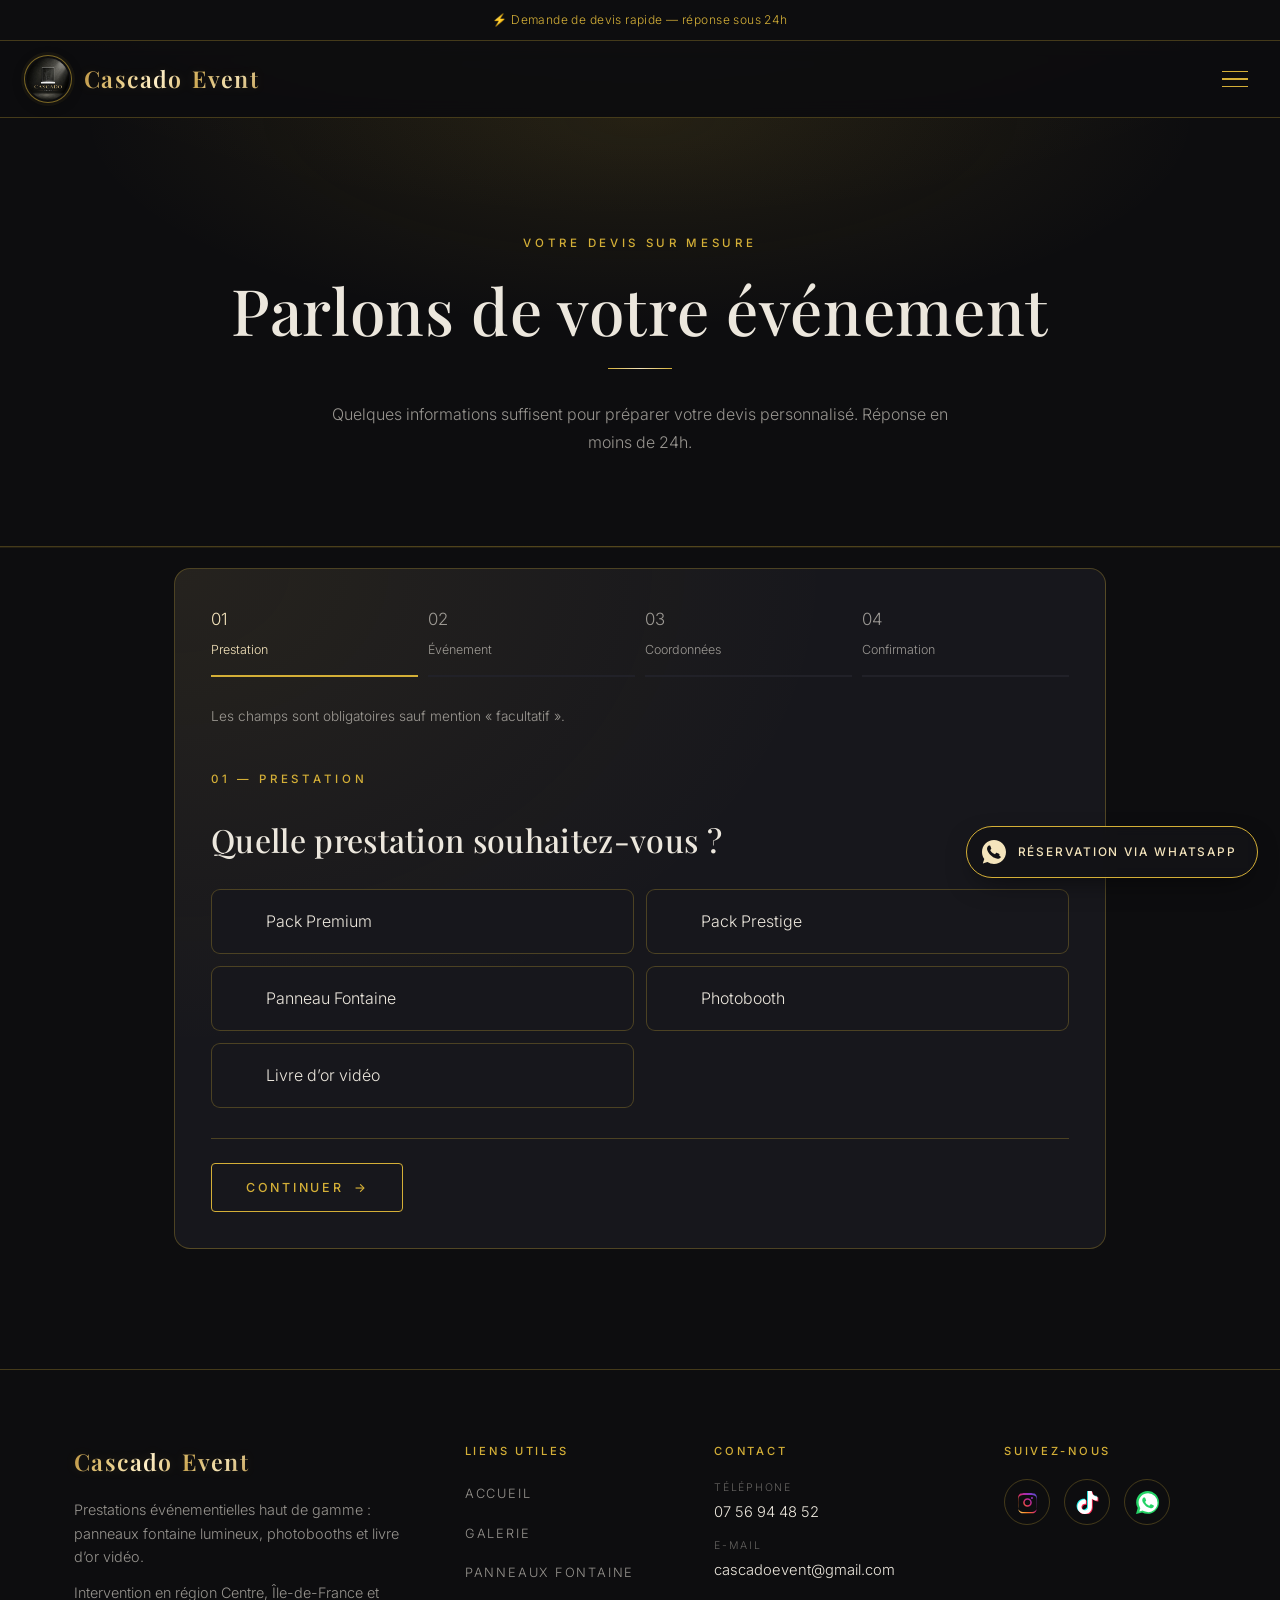
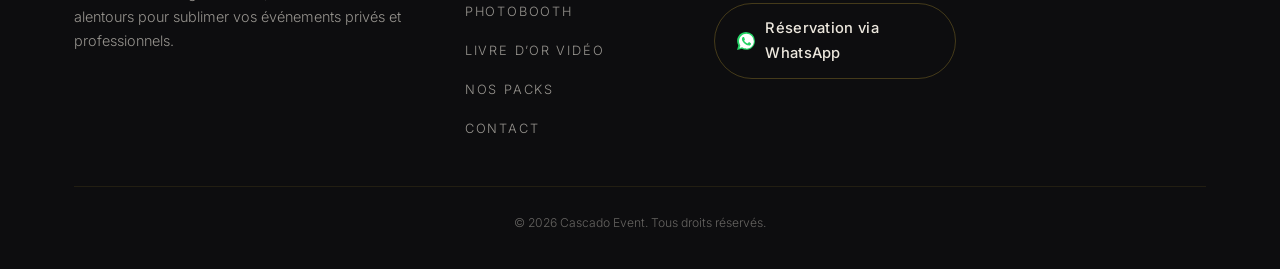
==== contact/index.html @ 2024da0d "te" ====
<!DOCTYPE html>
<!--
  ============================================================
  Cascado Event — PAGE CONTACT (contact/index.html)
  ------------------------------------------------------------
  Formulaire de devis (formule, nom, contact, date, message)
  + coordonnées.
  Les demandes sont envoyées à cascadoevent@gmail.com via FormSubmit.
  Activez la réception avec le lien reçu lors du premier envoi.
  ============================================================
-->
<html lang="fr">
<head>
  <meta charset="UTF-8" />
  <meta property="og:site_name" content="Cascado Event" />
  <link rel="icon" type="image/svg+xml" sizes="any" href="/images/favicon.svg" />
  <meta name="viewport" content="width=device-width, initial-scale=1.0" />

  <title>Contact — Cascado Event</title>
  <meta name="description" content="Contactez Cascado Event pour votre mariage, anniversaire ou soirée d'entreprise. Devis personnalisé sous 24 h." />

  <link rel="preconnect" href="https://fonts.googleapis.com" />
  <link rel="preconnect" href="https://fonts.gstatic.com" crossorigin />
  <link
    href="https://fonts.googleapis.com/css2?family=Inter:wght@300;400;500&family=Playfair+Display:wght@400;500;600;700&display=swap"
    rel="stylesheet"
  />
  <link rel="stylesheet" href="/style.css" />
  <link rel="stylesheet" href="/contact/devis.css" />

  <!-- Affichage garanti même si le JavaScript est désactivé -->
  <noscript>
    <style>.reveal { opacity: 1 !important; transform: none !important; } .devis-envoyer { display: none !important; }</style>
  </noscript>
</head>

<body>

  <!-- EN-TÊTE COMMUN (classe "actif" sur Contact) -->
  <aside class="annonce-barre" aria-label="Les informations Cascado Event">
    <div class="annonce-contenu">
      <div class="annonce-messages" aria-live="off">
        <a class="annonce-message est-visible" href="/contact">⚡ Demande de devis rapide — réponse sous 24h</a>
        <p class="annonce-message" aria-hidden="true" inert>📍 Île-de-France, Centre-Val de Loire &amp; alentours</p>
        <p class="annonce-message" aria-hidden="true" inert>📅 Votre date est unique — pensez à la réserver à l’avance</p>
      </div>
    </div>
  </aside>

  <header class="site-header">
    <div class="conteneur header-contenu">
      <a href="/" class="logo"><img class="header-logo-image" src="/images/logo.jpeg" alt="" width="44" height="44" /><span><span class="texte-or">Cascado</span> Event</span></a>
      <button class="menu-burger" id="menu-burger" aria-label="Ouvrir le menu" aria-expanded="false" aria-controls="menu-nav">
        <span></span><span></span><span></span>
      </button>
      <nav class="menu-nav" id="menu-nav">
        <ul>
          <li><a href="/">Accueil</a></li>
          <li><a href="/panneaux">Panneaux Fontaine</a></li>
          <li><a href="/photobooth">Photobooth</a></li>
          <li><a href="/livre-or-video">Livre d’or vidéo</a></li>
          <li><a href="/packs">Nos Packs</a></li>
          <li><a href="/contact" class="actif">Contact</a></li>
          <li><a href="/galerie">Galerie</a></li>
        </ul>
      </nav>
    </div>
  </header>


  <main class="devis-page">
    <section class="page-entete"><div class="conteneur"><span class="surtitre">Votre devis sur mesure</span><h1>Parlons de votre événement</h1><hr class="filet centre" /><p>Quelques informations suffisent pour préparer votre devis personnalisé. Réponse en moins de 24h.</p></div></section>
    <section class="section devis-section"><div class="conteneur devis-layout">
      <form id="configurateur-devis" action="https://formsubmit.co/ajax/cascadoevent@gmail.com" method="POST">
        <ol class="devis-progression" aria-label="Étapes de votre demande" hidden>
          <li aria-current="step"><span>01</span>Prestation</li><li><span>02</span>Événement</li><li><span>03</span>Coordonnées</li><li><span>04</span>Confirmation</li>
        </ol>
        <p class="devis-aide">Les champs sont obligatoires sauf mention « facultatif ».</p>
        <section class="devis-etape" data-step="0" aria-labelledby="titre-prestation">
          <span class="surtitre">01 — Votre prestation</span><h2 id="titre-prestation" tabindex="-1">Quelle prestation souhaitez-vous ?</h2>
          <fieldset class="devis-groupe"><legend class="visually-hidden">Choisissez votre prestation</legend>
<div class="devis-choix"><label class="devis-carte"><input type="radio" name="formule" value="Pack Premium" aria-describedby="erreur-formule" /><span>Pack Premium</span></label><label class="devis-carte"><input type="radio" name="formule" value="Pack Prestige" aria-describedby="erreur-formule" /><span>Pack Prestige</span></label><label class="devis-carte"><input type="radio" name="formule" value="Panneau Fontaine" aria-describedby="erreur-formule" /><span>Panneau Fontaine</span></label><label class="devis-carte"><input type="radio" name="formule" value="Photobooth" aria-describedby="erreur-formule" /><span>Photobooth</span></label><label class="devis-carte"><input type="radio" name="formule" value="Livre d’or vidéo" aria-describedby="erreur-formule" /><span>Livre d’or vidéo</span></label></div><p class="devis-erreur" id="erreur-formule" aria-live="polite"></p></fieldset>
          <fieldset class="devis-condition" id="option-premium" hidden disabled><legend>Choisissez 2 prestations parmi 3 :</legend><p class="devis-aide">2 prestations au choix parmi 3</p>
<div class="devis-choix"><label class="devis-carte"><input type="checkbox" name="prestations_premium" value="Panneau Fontaine" aria-describedby="erreur-prestations_premium" /><span>Panneau Fontaine</span></label><label class="devis-carte"><input type="checkbox" name="prestations_premium" value="Photobooth" aria-describedby="erreur-prestations_premium" /><span>Photobooth</span></label><label class="devis-carte"><input type="checkbox" name="prestations_premium" value="Livre d’or vidéo" aria-describedby="erreur-prestations_premium" /><span>Livre d’or vidéo</span></label></div><p class="devis-erreur" id="erreur-prestations_premium" aria-live="polite"></p><p id="premium-compteur" class="devis-aide" role="status">0 / 2 prestations sélectionnées</p></fieldset>
          <div class="devis-condition" id="option-prestige" hidden><h3>Toutes les prestations incluses + 1 avantage offert</h3><ul class="devis-inclus"><li>Panneau Fontaine</li><li>Photobooth</li><li>Livre d’or vidéo</li></ul></div>
        </section>
<section class="devis-etape" data-step="panneau" data-label="Choisissez votre modèle de panneau" aria-labelledby="titre-panneau" hidden><span class="surtitre">Votre sélection</span><h2 id="titre-panneau" tabindex="-1">Choisissez votre modèle de panneau</h2><fieldset class="devis-groupe"><legend class="visually-hidden">Choisissez votre modèle de panneau</legend><div class="devis-choix devis-modeles">
<label class="devis-carte devis-modele"><input type="radio" name="modele_panneau" value="Panneau Angle Droit" aria-describedby="erreur-modele_panneau" /><img src="/images/panneau-1.jpg" alt="" decoding="async" loading="lazy" /><span>Panneau Angle Droit</span></label>
<label class="devis-carte devis-modele"><input type="radio" name="modele_panneau" value="Panneau Arche" aria-describedby="erreur-modele_panneau" /><img src="/images/panneau-1.2.jpg" alt="" decoding="async" loading="lazy" /><span>Panneau Arche</span></label>
<label class="devis-carte devis-modele"><input type="radio" name="modele_panneau" value="Panneau Flouté" aria-describedby="erreur-modele_panneau" /><img src="/images/panneau-2.jpg" alt="" decoding="async" loading="lazy" /><span>Panneau Flouté</span></label>
<label class="devis-carte devis-modele"><input type="radio" name="modele_panneau" value="Mini Panneau" aria-describedby="erreur-modele_panneau" /><img src="/images/panneau-3.jpg" alt="" decoding="async" loading="lazy" /><span>Mini Panneau</span></label>
</div><p class="devis-erreur" id="erreur-modele_panneau" aria-live="polite"></p></fieldset></section>
<section class="devis-etape" data-step="photobooth" data-label="Choisissez votre modèle de photobooth" aria-labelledby="titre-photobooth" hidden><span class="surtitre">Votre sélection</span><h2 id="titre-photobooth" tabindex="-1">Choisissez votre modèle de photobooth</h2><fieldset class="devis-groupe"><legend class="visually-hidden">Choisissez votre modèle de photobooth</legend><div class="devis-choix devis-modeles">
<label class="devis-carte devis-modele"><input type="radio" name="modele_photobooth" value="Photobooth Classique" aria-describedby="erreur-modele_photobooth" /><img src="/images/photobooth-1.jpg" alt="" decoding="async" loading="lazy" /><span>Photobooth Classique</span></label>
<label class="devis-carte devis-modele"><input type="radio" name="modele_photobooth" value="Photobooth Miroir" aria-describedby="erreur-modele_photobooth" /><img src="/images/photobooth%20miroir.jpg" alt="" decoding="async" loading="lazy" /><span>Photobooth Miroir</span></label>
</div><p class="devis-erreur" id="erreur-modele_photobooth" aria-live="polite"></p></fieldset></section>
<section class="devis-etape" data-step="livre" aria-labelledby="titre-livre" hidden><span class="surtitre">Votre sélection</span><h2 id="titre-livre" tabindex="-1">Choisissez votre livre d’or vidéo</h2><fieldset class="devis-groupe"><legend class="visually-hidden">Choisissez votre livre d’or vidéo</legend><div class="devis-choix devis-modeles">
<label class="devis-carte devis-modele"><input type="radio" name="modele_livre" value="Livre d’or vidéo 1" data-modele="livre-or-video-1" aria-describedby="erreur-modele_livre" /><img src="/images/livredor-2.jpg" alt="" decoding="async" loading="lazy" /><span>Livre d’or vidéo 1</span></label>
</div><p class="devis-erreur" id="erreur-modele_livre" aria-live="polite"></p></fieldset></section>
<section class="devis-etape" data-step="floral" aria-labelledby="titre-floral" hidden><span class="surtitre">Votre option</span><h2 id="titre-floral" tabindex="-1">Souhaitez-vous ajouter un mur floral ?</h2><figure class="devis-floral-photo"><img src="/images/mur%20floral.jpg" alt="" loading="lazy" decoding="async" /><figcaption>Mur floral</figcaption></figure><p class="devis-aide">Disponible en supplément.</p><fieldset class="devis-groupe"><legend class="visually-hidden">Ajouter un mur floral</legend><div class="devis-choix"><label class="devis-carte"><input type="radio" name="mur_floral" value="Oui" aria-describedby="erreur-mur_floral" /><span>Oui</span></label><label class="devis-carte"><input type="radio" name="mur_floral" value="Non" aria-describedby="erreur-mur_floral" /><span>Non</span></label></div><p class="devis-erreur" id="erreur-mur_floral" aria-live="polite"></p></fieldset></section>
<section class="devis-etape" data-step="avantage" data-label="Choisissez votre avantage offert" aria-labelledby="titre-avantage" hidden><span class="surtitre">Votre sélection</span><h2 id="titre-avantage" tabindex="-1">Choisissez votre avantage offert</h2><fieldset class="devis-groupe"><legend class="visually-hidden">Choisissez votre avantage offert</legend><div class="devis-choix devis-modeles">
<label class="devis-carte devis-modele"><input type="radio" name="avantage_offert" value="Mur floral offert" aria-describedby="erreur-avantage_offert" /><img src="/images/mur%20floral.jpg" alt="" decoding="async" loading="lazy" /><span>Mur floral offert</span></label>
<label class="devis-carte devis-modele"><input type="radio" name="avantage_offert" value="Mini-cascade offerte" aria-describedby="erreur-avantage_offert" /><img src="/images/panneau-3.jpg" alt="" decoding="async" loading="lazy" /><span>Mini-cascade offerte</span></label>
</div><p class="devis-erreur" id="erreur-avantage_offert" aria-live="polite"></p></fieldset></section>
        <section class="devis-etape" data-step="1" aria-labelledby="titre-evenement"><span class="surtitre">02 — Votre événement</span><h2 id="titre-evenement" tabindex="-1">Le cadre de vos souvenirs</h2>
          <div class="devis-champ"><label for="ville">Ville de l’événement</label><input id="ville" name="ville" placeholder="Ex. Orléans" required autocomplete="off" aria-describedby="erreur-ville" /><p id="erreur-ville" class="devis-erreur" aria-live="polite"></p></div>
<div class="devis-champ"><label for="lieu">Lieu / salle de réception (facultatif)</label><input id="lieu" name="lieu" type="text" placeholder="Nom du domaine, château, salle ou adresse"   aria-describedby="erreur-lieu" /><p class="devis-erreur" id="erreur-lieu" aria-live="polite"></p></div><div class="devis-ligne"><div class="devis-champ"><label for="date_evenement">Date de l’événement</label><input id="date_evenement" name="date_evenement" type="date" placeholder="" required lang="fr" aria-describedby="erreur-date_evenement" /><p class="devis-erreur" id="erreur-date_evenement" aria-live="polite"></p></div><div class="devis-champ"><label for="invites">Nombre d’invités</label><select id="invites" name="invites" required aria-describedby="erreur-invites"><option value="">Choisissez une tranche</option><option>Moins de 50</option><option>50 à 100</option><option>100 à 150</option><option>150 à 250</option><option>250 à 400</option><option>Plus de 400</option></select><p id="erreur-invites" class="devis-erreur" aria-live="polite"></p></div></div>
          <div class="devis-champ"><label for="message">Informations complémentaires (facultatif)</label><textarea id="message" name="message" placeholder="Horaires, type d’événement, thème, demandes particulières…" rows="4"></textarea></div>
        </section>
        <section class="devis-etape" data-step="2" aria-labelledby="titre-coordonnees"><span class="surtitre">03 — Vos coordonnées</span><h2 id="titre-coordonnees" tabindex="-1">Comment vous recontacter ?</h2><div class="devis-ligne">
<div class="devis-champ"><label for="prenom">Prénom</label><input id="prenom" name="prenom" type="text" placeholder="Votre prénom" required autocomplete="given-name" aria-describedby="erreur-prenom" /><p class="devis-erreur" id="erreur-prenom" aria-live="polite"></p></div><div class="devis-champ"><label for="nom">Nom</label><input id="nom" name="nom" type="text" placeholder="Votre nom" required autocomplete="family-name" aria-describedby="erreur-nom" /><p class="devis-erreur" id="erreur-nom" aria-live="polite"></p></div></div><div class="devis-champ"><label for="telephone">Numéro de téléphone</label><input id="telephone" name="telephone" type="tel" placeholder="06 12 34 56 78" required autocomplete="tel" aria-describedby="erreur-telephone" /><p class="devis-erreur" id="erreur-telephone" aria-live="polite"></p></div><div class="devis-champ"><label for="email">Adresse e-mail (facultatif)</label><input id="email" name="email" type="email" placeholder="votre@email.com"  autocomplete="email" aria-describedby="erreur-email" /><p class="devis-erreur" id="erreur-email" aria-live="polite"></p></div></section>
        <section class="devis-etape" data-step="3" aria-labelledby="titre-confirmation"><span class="surtitre">04 — Votre demande</span><h2 id="titre-confirmation" tabindex="-1">Tout commence ici</h2><div class="devis-recap"><h3>Votre demande</h3><dl id="devis-resume" aria-live="polite"></dl></div><p class="devis-aide">Vous pouvez revenir aux étapes précédentes pour ajuster votre demande.</p><input type="hidden" name="_subject" value="Nouvelle demande de devis — Cascado Event" /><input type="hidden" name="recapitulatif" id="recapitulatif" /><input type="hidden" name="prestations_incluses" id="prestations_incluses" disabled /><button class="bouton devis-envoyer" type="submit">DEMANDER MON DEVIS</button><p class="devis-delai">Réponse en moins de 24h</p><div id="devis-retour" class="devis-retour" role="status" aria-live="polite" tabindex="-1"></div></section>
        <div class="devis-navigation" hidden><button type="button" class="devis-precedent">Retour</button><button type="button" class="bouton devis-suivant">Continuer <span aria-hidden="true">→</span></button></div>
        <noscript><p>Activez JavaScript pour configurer les options de votre prestation. Vous pouvez aussi nous joindre directement par téléphone ou WhatsApp.</p></noscript>
      </form>
    </div></section>
  </main>


  <!-- PIED DE PAGE COMMUN -->
  <footer class="site-footer">
    <div class="conteneur">
      <div class="footer-haut">

        <!-- Présentation -->
        <div class="footer-col footer-marque">
          <a href="/" class="logo"><span class="texte-or">Cascado</span> Event</a>
          <p>
            Prestations événementielles haut de gamme : panneaux fontaine
            lumineux, photobooths et livre d’or vidéo.
          </p>
          <p>
            Intervention en région Centre, Île-de-France et alentours pour
            sublimer vos événements privés et professionnels.
          </p>
        </div>

        <!-- Liens utiles -->
        <nav class="footer-col footer-nav" aria-label="Liens utiles">
          <span class="footer-titre">Liens utiles</span>
          <ul>
            <li><a href="/">Accueil</a></li>
            <li><a href="/galerie">Galerie</a></li>
            <li><a href="/panneaux">Panneaux Fontaine</a></li>
            <li><a href="/photobooth">Photobooth</a></li>
            <li><a href="/livre-or-video">Livre d’or vidéo</a></li>
            <li><a href="/packs">Nos Packs</a></li>
            <li><a href="/contact">Contact</a></li>
          </ul>
        </nav>

        <!-- Coordonnées -->
        <div class="footer-col footer-contact">
          <span class="footer-titre">Contact</span>
          <ul>
            <li>
              <span class="footer-label">Téléphone</span>
              <a href="tel:+33756944852">07&nbsp;56&nbsp;94&nbsp;48&nbsp;52</a>
            </li>
            <li>
              <span class="footer-label">E-mail</span>
              <a href="mailto:cascadoevent@gmail.com">cascadoevent@gmail.com</a>
            </li>
          </ul>
          <a
            class="footer-wa"
            href="https://wa.me/33756944852?text=Bonjour%20Cascado%20Event%2C%20je%20souhaite%20avoir%20un%20devis"
            target="_blank"
            rel="noopener noreferrer"
          >
            <svg class="footer-wa-ico" viewBox="0 0 24 24" aria-hidden="true" focusable="false">
              <path fill="#25D366" d="M.057 24l1.687-6.163a11.867 11.867 0 0 1-1.587-5.945C.16 5.335 5.495 0 12.05 0a11.817 11.817 0 0 1 8.413 3.488 11.824 11.824 0 0 1 3.48 8.414c-.003 6.557-5.338 11.892-11.893 11.892a11.9 11.9 0 0 1-5.688-1.448L.057 24z"/>
              <path fill="#FFFFFF" d="M12.05 21.785h-.004a9.87 9.87 0 0 1-4.71-1.2l-.339-.2-3.5.919.936-3.416-.221-.351a9.878 9.878 0 0 1-1.514-5.26c.002-5.45 4.437-9.884 9.889-9.884a9.821 9.821 0 0 1 6.994 2.898 9.822 9.822 0 0 1 2.895 6.994c-.003 5.45-4.437 9.885-9.887 9.885m5.426-7.403c-.297-.149-1.758-.868-2.031-.967-.272-.099-.47-.148-.669.149-.198.297-.767.967-.94 1.165-.173.198-.347.223-.644.074-.297-.149-1.255-.462-2.39-1.475-.883-.788-1.48-1.761-1.653-2.059-.173-.297-.019-.458.13-.606.134-.133.297-.347.446-.52.149-.174.198-.298.297-.497.099-.198.05-.371-.025-.52-.074-.149-.669-1.612-.916-2.207-.242-.579-.487-.5-.669-.51l-.57-.01c-.198 0-.52.074-.792.372-.272.297-1.04 1.016-1.04 2.479 0 1.462 1.065 2.875 1.213 3.074.149.198 2.096 3.2 5.077 4.487.71.306 1.263.489 1.694.626.712.226 1.36.194 1.872.118.571-.085 1.758-.719 2.006-1.413.248-.694.248-1.29.173-1.414-.074-.124-.272-.198-.57-.347"/>
            </svg>
            Réservation via WhatsApp
          </a>
        </div>

        <!-- Réseaux sociaux -->
        <div class="footer-col footer-social">
          <span class="footer-titre">Suivez-nous</span>
          <div class="footer-social-liens">

            <a class="footer-social-lien" href="https://www.instagram.com/cascadoevent/" target="_blank" rel="noopener noreferrer" aria-label="Instagram Cascado Event">
              <svg viewBox="0 0 24 24" aria-hidden="true" focusable="false">
                <defs>
                  <linearGradient id="footer-ig-grad" x1="0" y1="1" x2="1" y2="0">
                    <stop offset="0%" stop-color="#FEDA75"/>
                    <stop offset="25%" stop-color="#FA7E1E"/>
                    <stop offset="50%" stop-color="#D62976"/>
                    <stop offset="75%" stop-color="#962FBF"/>
                    <stop offset="100%" stop-color="#4F5BD5"/>
                  </linearGradient>
                </defs>
                <path fill="url(#footer-ig-grad)" d="M12 2.16c3.2 0 3.58.01 4.85.07 1.17.05 1.8.25 2.23.42.56.22.96.48 1.38.9.42.42.68.82.9 1.38.16.42.36 1.06.42 2.23.06 1.27.07 1.65.07 4.85s-.01 3.58-.07 4.85c-.06 1.17-.26 1.8-.42 2.23a3.7 3.7 0 0 1-.9 1.38 3.7 3.7 0 0 1-1.38.9c-.42.16-1.06.36-2.23.42-1.27.06-1.65.07-4.85.07s-3.58-.01-4.85-.07c-1.17-.06-1.8-.26-2.23-.42a3.7 3.7 0 0 1-1.38-.9 3.7 3.7 0 0 1-.9-1.38c-.16-.42-.36-1.06-.42-2.23C2.17 15.58 2.16 15.2 2.16 12s.01-3.58.07-4.85c.06-1.17.26-1.8.42-2.23.22-.56.48-.96.9-1.38.42-.42.82-.68 1.38-.9.42-.16 1.06-.36 2.23-.42C8.42 2.17 8.8 2.16 12 2.16zm0 1.98c-3.15 0-3.5.01-4.74.07-1.14.05-1.76.24-2.17.4-.55.21-.94.47-1.35.88-.41.41-.66.8-.88 1.35-.16.41-.35 1.03-.4 2.17-.06 1.24-.07 1.6-.07 4.72s.01 3.48.07 4.72c.05 1.14.24 1.76.4 2.17.22.55.47.94.88 1.35.41.41.8.66 1.35.88.41.16 1.03.35 2.17.4 1.24.06 1.6.07 4.74.07s3.5-.01 4.74-.07c1.14-.05 1.76-.24 2.17-.4.55-.22.94-.47 1.35-.88.41-.41.66-.8.88-1.35.16-.41.35-1.03.4-2.17.06-1.24.07-1.6.07-4.72s-.01-3.48-.07-4.72c-.05-1.14-.24-1.76-.4-2.17a3.64 3.64 0 0 0-.88-1.35 3.64 3.64 0 0 0-1.35-.88c-.41-.16-1.03-.35-2.17-.4-1.24-.06-1.6-.07-4.74-.07zm0 3.36a4.5 4.5 0 1 1 0 9 4.5 4.5 0 0 1 0-9zm0 7.42a2.92 2.92 0 1 0 0-5.84 2.92 2.92 0 0 0 0 5.84zm5.73-7.6a1.05 1.05 0 1 1-2.1 0 1.05 1.05 0 0 1 2.1 0z"/>
              </svg>
            </a>

            <a class="footer-social-lien" href="https://www.tiktok.com/@cascadoevent" target="_blank" rel="noopener noreferrer" aria-label="TikTok Cascado Event">
              <svg viewBox="0 0 24 24" aria-hidden="true" focusable="false">
                <path fill="#25F4EE" transform="translate(-0.9,-0.9)" d="M12.53 0h3.9c.09 1.53.63 3.09 1.75 4.17 1.12 1.11 2.7 1.62 4.24 1.79v4.03c-1.44-.05-2.89-.35-4.2-.97-.57-.26-1.1-.6-1.62-.94-.01 2.92.01 5.84-.02 8.75-.08 1.4-.54 2.79-1.35 3.94-1.31 1.92-3.58 3.17-5.91 3.21-1.43.08-2.86-.31-4.08-1.03-2.02-1.19-3.44-3.37-3.65-5.71-.02-.5-.03-1-.01-1.49.18-1.9 1.12-3.72 2.58-4.96 1.66-1.44 3.98-2.13 6.15-1.72.02 1.48-.04 2.96-.04 4.44-.99-.32-2.15-.23-3.02.37-.63.41-1.11 1.04-1.36 1.75-.21.51-.15 1.07-.14 1.61.24 1.64 1.82 3.02 3.5 2.87 1.12-.01 2.19-.66 2.77-1.61.19-.33.4-.67.41-1.06.1-1.79.06-3.57.07-5.36.01-4.03-.01-8.05.02-12.07z"/>
                <path fill="#FE2C55" transform="translate(0.9,0.9)" d="M12.53 0h3.9c.09 1.53.63 3.09 1.75 4.17 1.12 1.11 2.7 1.62 4.24 1.79v4.03c-1.44-.05-2.89-.35-4.2-.97-.57-.26-1.1-.6-1.62-.94-.01 2.92.01 5.84-.02 8.75-.08 1.4-.54 2.79-1.35 3.94-1.31 1.92-3.58 3.17-5.91 3.21-1.43.08-2.86-.31-4.08-1.03-2.02-1.19-3.44-3.37-3.65-5.71-.02-.5-.03-1-.01-1.49.18-1.9 1.12-3.72 2.58-4.96 1.66-1.44 3.98-2.13 6.15-1.72.02 1.48-.04 2.96-.04 4.44-.99-.32-2.15-.23-3.02.37-.63.41-1.11 1.04-1.36 1.75-.21.51-.15 1.07-.14 1.61.24 1.64 1.82 3.02 3.5 2.87 1.12-.01 2.19-.66 2.77-1.61.19-.33.4-.67.41-1.06.1-1.79.06-3.57.07-5.36.01-4.03-.01-8.05.02-12.07z"/>
                <path fill="#FFFFFF" d="M12.53 0h3.9c.09 1.53.63 3.09 1.75 4.17 1.12 1.11 2.7 1.62 4.24 1.79v4.03c-1.44-.05-2.89-.35-4.2-.97-.57-.26-1.1-.6-1.62-.94-.01 2.92.01 5.84-.02 8.75-.08 1.4-.54 2.79-1.35 3.94-1.31 1.92-3.58 3.17-5.91 3.21-1.43.08-2.86-.31-4.08-1.03-2.02-1.19-3.44-3.37-3.65-5.71-.02-.5-.03-1-.01-1.49.18-1.9 1.12-3.72 2.58-4.96 1.66-1.44 3.98-2.13 6.15-1.72.02 1.48-.04 2.96-.04 4.44-.99-.32-2.15-.23-3.02.37-.63.41-1.11 1.04-1.36 1.75-.21.51-.15 1.07-.14 1.61.24 1.64 1.82 3.02 3.5 2.87 1.12-.01 2.19-.66 2.77-1.61.19-.33.4-.67.41-1.06.1-1.79.06-3.57.07-5.36.01-4.03-.01-8.05.02-12.07z"/>
              </svg>
            </a>

            <a class="footer-social-lien" href="https://wa.me/33756944852" target="_blank" rel="noopener noreferrer" aria-label="WhatsApp Cascado Event">
              <svg viewBox="0 0 24 24" aria-hidden="true" focusable="false">
                <path fill="#25D366" d="M.057 24l1.687-6.163a11.867 11.867 0 0 1-1.587-5.945C.16 5.335 5.495 0 12.05 0a11.817 11.817 0 0 1 8.413 3.488 11.824 11.824 0 0 1 3.48 8.414c-.003 6.557-5.338 11.892-11.893 11.892a11.9 11.9 0 0 1-5.688-1.448L.057 24z"/>
                <path fill="#FFFFFF" d="M12.05 21.785h-.004a9.87 9.87 0 0 1-4.71-1.2l-.339-.2-3.5.919.936-3.416-.221-.351a9.878 9.878 0 0 1-1.514-5.26c.002-5.45 4.437-9.884 9.889-9.884a9.821 9.821 0 0 1 6.994 2.898 9.822 9.822 0 0 1 2.895 6.994c-.003 5.45-4.437 9.885-9.887 9.885m5.426-7.403c-.297-.149-1.758-.868-2.031-.967-.272-.099-.47-.148-.669.149-.198.297-.767.967-.94 1.165-.173.198-.347.223-.644.074-.297-.149-1.255-.462-2.39-1.475-.883-.788-1.48-1.761-1.653-2.059-.173-.297-.019-.458.13-.606.134-.133.297-.347.446-.52.149-.174.198-.298.297-.497.099-.198.05-.371-.025-.52-.074-.149-.669-1.612-.916-2.207-.242-.579-.487-.5-.669-.51l-.57-.01c-.198 0-.52.074-.792.372-.272.297-1.04 1.016-1.04 2.479 0 1.462 1.065 2.875 1.213 3.074.149.198 2.096 3.2 5.077 4.487.71.306 1.263.489 1.694.626.712.226 1.36.194 1.872.118.571-.085 1.758-.719 2.006-1.413.248-.694.248-1.29.173-1.414-.074-.124-.272-.198-.57-.347"/>
              </svg>
            </a>

          </div>
        </div>

      </div>

      <div class="footer-bas">
        <span>&copy; <span id="annee">2026</span> Cascado Event. Tous droits réservés.</span>
      </div>
    </div>
  </footer>

  <!--
    ============================================================
    BOUTON WHATSAPP FLOTTANT — présent sur toutes les pages
    ------------------------------------------------------------
    À REMPLIR : numéro au format international, sans « + » ni espaces
    (exemple pour la France : 33612345678).
    Remplacez « VOTRE_NUMERO_WHATSAPP » dans le href ci-dessous.
    Le message pré-rempli est déjà encodé pour l'URL ; vous pouvez
    le modifier en gardant l'encodage (%20 = espace, %2C = virgule…).
    ============================================================
  -->
  <a
    class="wa-flottant"
    href="https://wa.me/33756944852?text=Bonjour%20Cascado%20Event%2C%20je%20souhaite%20avoir%20un%20devis."
    target="_blank"
    rel="noopener"
    aria-label="Réservation via WhatsApp"
  >
    <!-- Icône WhatsApp (SVG intégré, aucun fichier externe à charger) -->
    <svg class="wa-icone" viewBox="0 0 32 32" width="24" height="24" aria-hidden="true" focusable="false">
      <path fill="currentColor" d="M16.004 0h-.008C7.174 0 .002 7.174.002 16c0 3.5 1.128 6.744 3.046 9.376L1.05 31.36l6.19-1.98A15.9 15.9 0 0 0 16.004 32C24.826 32 32 24.826 32 16S24.826 0 16.004 0zm9.312 22.594c-.386 1.09-1.918 1.994-3.14 2.258-.836.178-1.928.32-5.604-1.204-4.7-1.948-7.726-6.724-7.962-7.034-.226-.31-1.9-2.53-1.9-4.826s1.174-3.424 1.65-3.91c.394-.404.87-.588 1.4-.588.17 0 .322.008.46.014.406.018.61.042.878.684.33.804 1.15 2.798 1.248 3.004.1.206.166.446.03.756-.128.32-.24.446-.446.686-.206.24-.402.424-.608.682-.188.224-.4.466-.164.87.236.396 1.05 1.73 2.254 2.802 1.552 1.384 2.82 1.826 3.266 2.012.332.138.728.106.97-.152.308-.33.688-.878 1.074-1.42.274-.388.62-.436.984-.3.37.128 2.354 1.11 2.756 1.31.402.2.668.296.766.462.098.166.098.964-.288 2.054z"/>
    </svg>
    <span class="wa-texte">Réservation via WhatsApp</span>
  </a>

  <script src="/script.js"></script>
  <script src="/announcement.js"></script>
  <script src="/modeles-devis.js"></script>
  <script src="/contact/devis.js"></script>
</body>
</html>
---- style.css ----
/* ============================================================
   CascadoEvent — Feuille de style partagée (toutes les pages)
   ------------------------------------------------------------
   Direction artistique : luxe & doré, noir profond, épuré.
   ------------------------------------------------------------
   Sommaire :
     1.  Variables (couleurs, typographie, mesures)
     2.  Bases / réinitialisation
     3.  Utilitaires (conteneur, titres, filets dorés)
     4.  Boutons dorés
     5.  En-tête + navigation (commune à toutes les pages)
     6.  Hero (accueil)
     7.  Sections de contenu génériques
     8.  Cartes "univers" (accueil)
     9.  Galeries de modèles (panneaux / photobooth)
     10. Packs (grille tarifaire)
     11. Contact (formulaire + coordonnées)
     12. Pied de page
     13. Animations (chargement + apparition au scroll)
     14. Responsive (tablette, mobile)
     15. prefers-reduced-motion (accessibilité)
   ============================================================ */


/* 1. VARIABLES ---------------------------------------------- */
:root {
  /* Noirs légèrement chauds (jamais de #000 pur) */
  --noir: #0d0d0f;            /* fond principal */
  --noir-2: #17171c;          /* surfaces / cartes */
  --noir-3: #212128;          /* survols, bordures de champs */

  /* Dorés / champagne */
  --or: #d4af37;
  --champagne: #f4e4bc;
  --or-degrade: linear-gradient(135deg, #d4af37 0%, #f4e4bc 50%, #d4af37 100%);
  --or-filet: rgba(212, 175, 55, 0.28);   /* filets fins de structure */
  --or-voile: rgba(212, 175, 55, 0.08);   /* fonds dorés très légers */

  /* Textes */
  --texte: #ece7dd;
  --texte-doux: rgba(236, 231, 221, 0.62);
  --texte-tres-doux: rgba(236, 231, 221, 0.40);

  /* Typographie */
  --serif: "Playfair Display", Georgia, "Times New Roman", serif;
  --sans: "Inter", -apple-system, "Segoe UI", Roboto, Helvetica, Arial, sans-serif;

  /* Mesures */
  --largeur-max: 1180px;
  --rayon: 4px;               /* arrondis très discrets, style éditorial */
  --transition: 0.35s cubic-bezier(0.22, 1, 0.36, 1);
}


/* 2. BASES / RÉINITIALISATION ------------------------------- */
*,
*::before,
*::after {
  box-sizing: border-box;
}

body,
h1, h2, h3, h4,
p, ul, ol, figure {
  margin: 0;
}

html {
  scroll-behavior: smooth;
}

body {
  font-family: var(--sans);
  font-weight: 300;
  color: var(--texte);
  background-color: var(--noir);
  line-height: 1.7;
  /* Léger halo doré en haut de page pour réchauffer le noir */
  background-image: radial-gradient(
    1200px 600px at 50% -200px,
    rgba(212, 175, 55, 0.10),
    transparent 70%
  );
  background-repeat: no-repeat;
  -webkit-font-smoothing: antialiased;
}

img,
video {
  max-width: 100%;
  display: block;
}

a {
  color: inherit;
  text-decoration: none;
}

/* Titres : serif élégante */
h1, h2, h3, h4 {
  font-family: var(--serif);
  font-weight: 500;
  line-height: 1.2;
  letter-spacing: 0.01em;
}


/* 3. UTILITAIRES ------------------------------------------- */

/* Conteneur centré */
.conteneur {
  width: 100%;
  max-width: var(--largeur-max);
  margin: 0 auto;
  padding: 0 24px;
}

/* Petit intitulé en capitales espacées, au-dessus des grands titres */
.surtitre {
  display: inline-block;
  font-family: var(--sans);
  font-size: 0.72rem;
  font-weight: 500;
  letter-spacing: 0.32em;
  text-transform: uppercase;
  color: var(--or);
  margin-bottom: 18px;
}

/* Texte doré avec dégradé champagne (appliqué à un mot/segment) */
.texte-or {
  background: var(--or-degrade);
  background-size: 200% auto;
  -webkit-background-clip: text;
  background-clip: text;
  color: transparent;
}

/* Filet doré horizontal fin, élément de structure */
.filet {
  width: 64px;
  height: 1px;
  border: 0;
  background: var(--or-degrade);
  margin: 0 0 32px;
}

.filet.centre {
  margin-left: auto;
  margin-right: auto;
}

/* Titre de section commun */
.section-titre {
  font-size: clamp(2rem, 4vw, 2.9rem);
  margin-bottom: 20px;
}

.section-intro {
  color: var(--texte-doux);
  max-width: 620px;
  margin-bottom: 8px;
}

/* En-tête de section centré */
.entete-section {
  text-align: center;
  margin-bottom: 64px;
}

.entete-section .section-intro {
  margin-left: auto;
  margin-right: auto;
}


/* 4. BOUTONS DORÉS ---------------------------------------- */

.bouton {
  position: relative;
  display: inline-flex;
  align-items: center;
  gap: 10px;
  padding: 16px 34px;
  font-family: var(--sans);
  font-size: 0.78rem;
  font-weight: 500;
  letter-spacing: 0.22em;
  text-transform: uppercase;
  color: var(--or);
  background: transparent;
  border: 1px solid var(--or);
  border-radius: var(--rayon);
  cursor: pointer;
  overflow: hidden;
  transition: color var(--transition), border-color var(--transition);
}

/* Remplissage doré qui monte depuis le bas au survol */
.bouton::before {
  content: "";
  position: absolute;
  inset: 0;
  background: var(--or-degrade);
  transform: translateY(100%);
  transition: transform var(--transition);
  z-index: -1;
}

.bouton:hover,
.bouton:focus-visible {
  color: var(--noir);
  border-color: var(--champagne);
  outline: none;
}

.bouton:hover::before,
.bouton:focus-visible::before {
  transform: translateY(0);
}

/* Variante discrète (lien-bouton secondaire) */
.bouton.fantome {
  border-color: var(--or-filet);
  color: var(--texte);
}

.bouton.fantome:hover {
  color: var(--noir);
}


/* 5. EN-TÊTE + NAVIGATION -------------------------------- */

.annonce-barre {
  background: var(--noir);
  color: var(--champagne);
  border-bottom: 1px solid var(--or-filet);
  font-family: var(--sans);
  font-size: .75rem;
  letter-spacing: .035em;
  line-height: 1.5;
}
.annonce-contenu {
  display: grid;
  grid-template-columns: minmax(0, 1fr);
  align-items: center;
  gap: 12px;
  max-width: 1440px;
  min-height: 40px;
  padding: 7px 24px;
  margin: 0 auto;
}
.annonce-messages { display: grid; min-width: 0; text-align: center; }
.annonce-message {
  grid-area: 1 / 1;
  align-self: center;
  margin: 0;
  opacity: 0;
  visibility: hidden;
  pointer-events: none;
  transition: opacity .45s ease, visibility .45s;
}
.annonce-message.est-visible { opacity: 1; visibility: visible; pointer-events: auto; }
a.annonce-message { color: var(--or); }
.annonce-barre :focus-visible { outline: 1px solid var(--or); outline-offset: 3px; }
@media (max-width: 600px) {
  .annonce-barre { font-size: .7rem; letter-spacing: .015em; }
  .annonce-contenu { padding: 7px 12px; gap: 6px; }
}
@media (prefers-reduced-motion: reduce) {
  .annonce-message { transition: none; }
}

.site-header {
  position: sticky;
  top: 0;
  z-index: 100;
  background: rgba(13, 13, 15, 0.82);
  backdrop-filter: blur(10px);
  -webkit-backdrop-filter: blur(10px);
  border-bottom: 1px solid var(--or-filet);
}

.header-contenu {
  display: flex;
  align-items: center;
  justify-content: space-between;
  gap: 36px;
  max-width: 1440px;
  min-height: 76px;
}

/* Nom de la marque */
.site-header .logo {
  flex-shrink: 0;
  display: inline-flex;
  align-items: center;
  gap: 12px;
  white-space: nowrap;
}

.site-header .header-logo-image {
  display: block;
  width: 48px;
  height: 48px;
  flex-shrink: 0;
  object-fit: cover;
  object-position: center;
  border-radius: 50%;
  border: 1px solid rgba(212, 175, 55, 0.55);
  padding: 2px;
  background: var(--noir);
  box-shadow: 0 0 0 3px rgba(212, 175, 55, 0.05), 0 3px 12px rgba(0, 0, 0, 0.25);
}

@media (max-width: 720px) {
  .site-header .logo {
    gap: 10px;
    font-size: 1.25rem;
  }

  .site-header .header-logo-image {
    width: 42px;
    height: 42px;
  }
}

.logo {
  font-family: var(--serif);
  font-size: 1.45rem;
  font-weight: 600;
  letter-spacing: 0.06em;
}

.logo .texte-or {
  padding-right: 2px;
}

/* Signature du header : métal champagne, sans modifier sa géométrie. */
.site-header .logo > span,
.footer-col .logo {
  color: #f4e4bc;
  filter: drop-shadow(0 0 5px rgba(212, 175, 55, 0.12));
  transition: filter 0.6s ease;
}

.site-header .logo > span .texte-or,
.footer-col .logo .texte-or {
  background: none;
  color: inherit;
}

@supports ((background-clip: text) or (-webkit-background-clip: text)) {
  .site-header .logo > span,
  .footer-col .logo {
    background-image:
      linear-gradient(110deg, transparent 42%, rgba(255, 249, 227, 0.65) 50%, transparent 58%),
      linear-gradient(115deg, #b9903e 0%, #e4c77d 22%, #fff0c9 43%, #cfab57 64%, #f6e5b6 82%, #bd984b 100%);
    background-size: 250% 100%, 100% 100%;
    background-position: 180% 0, 0 0;
    background-repeat: no-repeat;
    -webkit-background-clip: text;
    background-clip: text;
    color: transparent;
    animation: header-nom-eclat 14s ease-in-out infinite;
  }
}

@keyframes header-nom-eclat {
  0%, 65% { background-position: 180% 0, 0 0; }
  95%, 100% { background-position: -180% 0, 0 0; }
}

@media (hover: hover) and (pointer: fine) {
  .site-header .logo:hover > span,
  .site-header .logo:focus-visible > span,
  .footer-col .logo:hover,
  .footer-col .logo:focus-visible {
    filter: brightness(1.06) drop-shadow(0 0 7px rgba(212, 175, 55, 0.23));
  }
}

@media (max-width: 720px) {
  .site-header .logo > span,
  .footer-col .logo {
    filter: drop-shadow(0 0 3px rgba(212, 175, 55, 0.08));
    animation-duration: 18s;
  }
}

@media (prefers-reduced-motion: reduce) {
  .site-header .logo > span { animation: none; transition: none; }
}

@media (forced-colors: active) {
  .site-header .logo > span { background: none; color: LinkText; filter: none; animation: none; }
}

/* Liens de navigation */
.menu-nav ul {
  list-style: none;
  display: flex;
  align-items: center;
  gap: 26px;
  padding: 0;
}

.menu-nav a {
  white-space: nowrap;
  position: relative;
  font-size: 0.76rem;
  font-weight: 400;
  letter-spacing: 0.18em;
  text-transform: uppercase;
  color: var(--texte-doux);
  padding: 6px 0;
  transition: color var(--transition);
}

/* Filet doré animé sous le lien */
.menu-nav a::after {
  content: "";
  position: absolute;
  left: 0;
  bottom: 0;
  width: 100%;
  height: 1px;
  background: var(--or-degrade);
  transform: scaleX(0);
  transform-origin: left;
  transition: transform var(--transition);
}

.menu-nav a:hover,
.menu-nav a.actif {
  color: var(--champagne);
}

.menu-nav a:hover::after,
.menu-nav a.actif::after {
  transform: scaleX(1);
}

/* Bouton hamburger (mobile uniquement) */
.menu-burger {
  display: none;
  flex-direction: column;
  gap: 6px;
  padding: 8px;
  background: none;
  border: none;
  cursor: pointer;
}

.menu-burger span {
  width: 26px;
  height: 1.5px;
  background: var(--or);
  transition: transform var(--transition), opacity var(--transition);
}

/* Croix quand le menu est ouvert */
.menu-burger.actif span:nth-child(1) {
  transform: translateY(7.5px) rotate(45deg);
}
.menu-burger.actif span:nth-child(2) {
  opacity: 0;
}
.menu-burger.actif span:nth-child(3) {
  transform: translateY(-7.5px) rotate(-45deg);
}


/* 6. HERO (ACCUEIL) ------------------------------------- */

.hero {
  position: relative;
  min-height: calc(100vh - 76px);
  display: flex;
  align-items: center;
  justify-content: center;
  text-align: center;
  overflow: hidden;
  padding: 100px 0;
}

/* Le conteneur du hero est un élément flex : min-width:0 l'autorise à
   rétrécir sous la largeur de son contenu (sinon le texte déborde sur mobile). */
.hero > .conteneur {
  min-width: 0;
}

/* Vidéo de fond — À REMPLIR : voir index.html */
.hero-video {
  position: absolute;
  inset: 0;
  width: 100%;
  height: 100%;
  object-fit: cover;
  z-index: -2;
}

/* Voile sombre par-dessus la vidéo, pour la lisibilité du texte */
.hero-overlay {
  position: absolute;
  inset: 0;
  z-index: -1;
  background:
    radial-gradient(1000px 600px at 50% 40%, rgba(13, 13, 15, 0.35), rgba(13, 13, 15, 0.82)),
    linear-gradient(180deg, rgba(13, 13, 15, 0.55), rgba(13, 13, 15, 0.92));
}

.hero-contenu {
  max-width: 860px;
  margin: 0 auto;   /* centre le bloc dans le conteneur */
}

.hero-titre {
  font-size: clamp(2.3rem, 7vw, 5.4rem);
  line-height: 1.08;
  margin-bottom: 28px;
  overflow-wrap: break-word;
  /* Titre serif doré : champagne clair sur le noir, très lisible */
  color: var(--champagne);
  text-shadow: 0 2px 40px rgba(0, 0, 0, 0.5);
}

.hero-texte {
  font-size: clamp(1rem, 2.2vw, 1.2rem);
  color: var(--texte-doux);
  max-width: 560px;
  margin: 0 auto 40px;
}

.hero-actions {
  display: flex;
  gap: 18px;
  justify-content: center;
  flex-wrap: wrap;
}

/* Lien de défilement en bas du hero */
.hero-scroll {
  position: absolute;
  left: 0;
  right: 0;
  width: max-content;
  margin-inline: auto;
  bottom: 28px;
  font-size: 0.66rem;
  letter-spacing: 0.3em;
  text-transform: uppercase;
  color: var(--texte-tres-doux);
}

#videos {
  scroll-margin-top: 76px;
}


/* Hero vidéo bord à bord, avec légende en surimpression. */
.films-accueil {
  width: 100%;
  background: #000;
}

.films-cadre {
  position: relative;
  width: 100%;
  height: clamp(480px, 80svh, 900px);
  margin: 0;
  overflow: hidden;
  background: #000;
  isolation: isolate;
  /* Le geste horizontal change de vidéo ; le défilement vertical reste natif. */
  touch-action: pan-y;
  cursor: grab;
}

.films-cadre.saisi {
  cursor: grabbing;
  user-select: none;
  -webkit-user-select: none;
}

.films-cadre::after {
  content: "";
  position: absolute;
  inset: 0;
  pointer-events: none;
  background: linear-gradient(180deg, rgba(0, 0, 0, 0.08) 35%, rgba(0, 0, 0, 0.78) 100%);
}

.films-lecteur {
  display: block;
  width: 100%;
  height: 100%;
  object-fit: cover;
  object-position: center;
  background: #000;
  opacity: 0;
  transition: opacity 0.2s ease;
}

.films-lecteur.pret {
  opacity: 1;
}

.films-legende {
  position: absolute;
  z-index: 1;
  left: 0;
  right: 0;
  bottom: 0;
  display: flex;
  align-items: flex-end;
  justify-content: space-between;
  gap: 16px;
  padding: clamp(28px, 5vw, 80px) max(24px, calc((100% - 1180px) / 2));
  color: var(--champagne);
  text-shadow: 0 2px 18px rgba(0, 0, 0, 0.5);
}

.films-texte {
  max-width: 640px;
  transition: opacity 0.2s ease, transform 0.2s ease;
}

.films-texte h2 {
  font-size: clamp(2rem, 4.5vw, 4.5rem);
  margin-bottom: 14px;
}

.films-texte p {
  white-space: pre-line;
  color: #fff;
  font-size: clamp(0.95rem, 1.4vw, 1.15rem);
  max-width: 540px;
}

.films-cadre.en-transition .films-texte {
  opacity: 0;
  transform: translateY(8px);
}

.films-reperes {
  display: flex;
  gap: 8px;
  flex-shrink: 0;
  padding-bottom: 8px;
}

.films-reperes span {
  width: 6px;
  height: 6px;
  border-radius: 50%;
  background: var(--or-filet);
  transition: background var(--transition);
}

.films-reperes .en-cours {
  background: var(--or);
}

@media (max-width: 720px) {
  .films-cadre {
    height: min(80svh, 177.778vw);
  }

  .films-legende {
    padding: 32px 24px;
  }

  .films-texte {
    width: 100%;
    min-width: 0;
  }

  .films-texte p {
    font-size: clamp(0.75rem, 3.4vw, 0.95rem);
    white-space: pre;
  }

  .films-reperes {
    position: absolute;
    right: 24px;
    bottom: 12px;
    padding-bottom: 0;
  }
}

/* Effet "shimmer" : reflet doré qui traverse un titre/élément au survol.
   À appliquer sur un élément contenant du texte doré. */
.shimmer {
  /* Au repos : doré uniforme. Au survol, une bande claire traverse le mot. */
  background: linear-gradient(
    100deg,
    #d4af37 0%,
    #d4af37 38%,
    #fffdf5 50%,
    #d4af37 62%,
    #d4af37 100%
  );
  background-size: 250% auto;
  background-position: 100% center;
  -webkit-background-clip: text;
  background-clip: text;
  color: transparent;
  transition: background-position 1.1s ease;
}

.shimmer:hover {
  background-position: 0 center;
}


/* --- En-tête des pages intérieures (panneaux, photobooth, packs, contact) --- */
.page-entete {
  text-align: center;
  padding: 110px 0 90px;
  border-bottom: 1px solid var(--or-filet);
  /* Léger halo doré derrière le titre */
  background: radial-gradient(
    800px 300px at 50% 0%,
    rgba(212, 175, 55, 0.10),
    transparent 70%
  );
}

.page-entete h1 {
  font-size: clamp(2.4rem, 6vw, 4rem);
  margin-bottom: 20px;
}

.page-entete p {
  color: var(--texte-doux);
  max-width: 620px;
  margin: 0 auto;
}


/* 7. SECTIONS DE CONTENU GÉNÉRIQUES --------------------- */

.section {
  padding: 120px 0;
  border-top: 1px solid rgba(212, 175, 55, 0.10);
}

.section.compacte {
  padding: 90px 0;
}

/* Bloc "présentation" en deux colonnes (texte + média) */
.duo {
  display: grid;
  grid-template-columns: 1fr 1fr;
  gap: 64px;
  align-items: center;
}

.duo-media {
  position: relative;
  border: 1px solid var(--or-filet);
  border-radius: var(--rayon);
  overflow: hidden;
  aspect-ratio: 4 / 3;
  background: var(--noir-2);
}

.duo-media img,
.duo-media video {
  width: 100%;
  height: 100%;
  object-fit: cover;
}


/* 8. CARTES "UNIVERS" (ACCUEIL) ------------------------- */

.univers-grille {
  display: grid;
  grid-template-columns: repeat(3, minmax(0, 1fr));
  grid-auto-rows: 1fr;
  gap: 36px;
}

.univers-carte {
  position: relative;
  display: flex;
  flex-direction: column;
  border: 1px solid var(--or-filet);
  border-radius: var(--rayon);
  overflow: hidden;
  min-height: 420px;
  background: var(--noir-2);
  transition: border-color var(--transition);
}

.univers-media {
  position: relative;
  width: 100%;
  aspect-ratio: 3 / 4;
  max-height: 480px;
  flex-shrink: 0;
  overflow: hidden;
}

.univers-media img {
  position: absolute;
  inset: 0;
  width: 100%;
  height: 100%;
  object-fit: cover;
  object-position: center;
  opacity: 0.9;
  transition: opacity var(--transition), transform var(--transition);
}

.univers-media::after {
  content: "";
  position: absolute;
  inset: 0;
  pointer-events: none;
  background: linear-gradient(180deg, transparent 75%, var(--noir-2));
}

.univers-carte:hover {
  border-color: var(--or);
}

.univers-carte:hover img {
  opacity: 1;
  transform: scale(1.03);
}

.univers-texte {
  position: relative;
  display: flex;
  flex-direction: column;
  flex: 1;
  padding: 40px 36px;
}

.univers-texte .univers-lien {
  margin-top: auto;
}

.univers-texte h3 {
  font-size: 1.8rem;
  margin-bottom: 10px;
}

.univers-texte p {
  color: var(--texte-doux);
  font-size: 0.95rem;
  margin-bottom: 16px;
  max-width: 360px;
}

.univers-lien {
  font-size: 0.74rem;
  letter-spacing: 0.22em;
  text-transform: uppercase;
  color: var(--or);
}

.univers-lien::after {
  content: " \2192";
}


/* 9. GALERIES DE MODÈLES (panneaux / photobooth) -------- */

.galerie {
  display: grid;
  grid-template-columns: repeat(auto-fill, minmax(280px, 1fr));
  gap: 34px;
}

.modele {
  background: var(--noir-2);
  border: 1px solid rgba(212, 175, 55, 0.14);
  border-radius: var(--rayon);
  overflow: hidden;
  transition: border-color var(--transition), transform var(--transition);
}

.modele:hover {
  border-color: var(--or-filet);
  transform: translateY(-4px);
}

/* Vignette média (image ou vidéo). Ratio constant pour un rendu régulier. */
.modele-media {
  position: relative;
  aspect-ratio: 3 / 2;
  background: var(--noir-3);
  overflow: hidden;
}

.modele-media img {
  width: 100%;
  height: 100%;
  object-fit: cover;
}

/* Pastille "lecture" pour les vignettes vidéo cliquables */
.modele-media.video::after {
  content: "";
  position: absolute;
  top: 50%;
  left: 50%;
  width: 58px;
  height: 58px;
  transform: translate(-50%, -50%);
  border: 1px solid var(--or);
  border-radius: 50%;
  background: rgba(13, 13, 15, 0.45);
}

.modele-media.video::before {
  content: "";
  position: absolute;
  top: 50%;
  left: 50%;
  transform: translate(-40%, -50%);
  z-index: 1;
  border-style: solid;
  border-width: 9px 0 9px 15px;
  border-color: transparent transparent transparent var(--champagne);
}

.modele-corps {
  padding: 24px 24px 28px;
}

.modele-corps h3 {
  font-size: 1.3rem;
  margin-bottom: 6px;
}

.modele-tag {
  display: block;
  font-size: 0.68rem;
  letter-spacing: 0.2em;
  text-transform: uppercase;
  color: var(--or);
  margin-bottom: 12px;
}

.modele-corps p {
  color: var(--texte-doux);
  font-size: 0.92rem;
}


/* --- Catalogue des panneaux fontaine (page Panneaux) --- */
/* PC / tablette : grille 2 × 2. Téléphone : carrousel 3D (voir plus bas). */
.galerie.galerie-panneaux {
  grid-template-columns: repeat(2, 1fr);
  align-items: start;
  gap: 40px;
  max-width: 980px;
  margin: 0 auto;
}

.galerie-panneaux .modele {
  min-width: 0;
  display: flex;
  flex-direction: column;
}

.galerie-panneaux .modele-media {
  aspect-ratio: 4 / 5;
}

.galerie-panneaux .modele-media img {
  transition: transform 0.6s cubic-bezier(0.22, 1, 0.36, 1);
}

.galerie-panneaux .modele:hover .modele-media img {
  transform: scale(1.05);
}

.galerie-panneaux .modele-corps {
  display: flex;
  flex-direction: column;
  align-items: flex-start;
  gap: 12px;
  padding: 26px 26px 24px;
}

.galerie-panneaux .modele-corps h3 {
  margin-bottom: 0;
  font-size: 1.35rem;
}

/* Badge dimensions : ligne dorée discrète */
.modele-dim {
  padding: 5px 13px;
  border: 1px solid var(--or-filet);
  border-radius: 100px;
  font-family: var(--sans);
  font-size: 0.72rem;
  letter-spacing: 0.06em;
  color: var(--champagne);
  white-space: nowrap;
}

.galerie-panneaux .modele-corps p {
  margin: 0;
  font-size: 0.92rem;
  line-height: 1.65;
}

/* Boutons des modèles : même finition sur les trois catalogues. */
.galerie.galerie-panneaux[data-prestation] { align-items: stretch; }
.galerie-panneaux[data-prestation] .modele-media { flex-shrink: 0; }
.galerie-panneaux[data-prestation] .modele-corps { flex: 1; }
.galerie-panneaux[data-prestation] .modele-corps .bouton {
  margin-top: auto;
  line-height: 1.7;
  max-width: 100%;
  justify-content: center;
  text-align: center;
  isolation: isolate;
}
.galerie-panneaux[data-prestation] .bouton:disabled {
  opacity: 0.55;
  cursor: not-allowed;
  color: var(--or);
  border-color: var(--or-filet);
}
.galerie-panneaux[data-prestation] .bouton:disabled::before { display: none; }

/* Indicateurs du carrousel — masqués hors téléphone */
.galerie-points {
  display: none;
}

/* Tablette : cartes un peu plus resserrées */
@media (max-width: 900px) {
  .galerie.galerie-panneaux {
    gap: 28px;
  }

  .galerie-panneaux .modele-corps {
    padding: 22px 20px 22px;
  }
}

/* ===== Téléphone : carrousel 3D « coverflow » ===== */
@media (max-width: 600px) {
  /* Repli sans JavaScript : une carte par ligne, bien lisible */
  .galerie.galerie-panneaux {
    grid-template-columns: 1fr;
    gap: 24px;
    max-width: 420px;
  }

  .galerie-panneaux .modele-corps {
    gap: 11px;
    padding: 22px 22px 22px;
  }

  .galerie-panneaux .modele-corps h3 {
    font-size: 1.25rem;
    line-height: 1.25;
  }

  .galerie-panneaux .modele-corps p {
    font-size: 0.9rem;
    line-height: 1.6;
  }

  /* Carrousel activé par JS */
  .galerie.galerie-panneaux.est-carrousel {
    --decal: 47vw;
    display: block;
    position: relative;
    max-width: none;
    margin: 0 -24px;
    padding: 10px 0 4px;
    overflow: hidden;
    perspective: 1300px;
    touch-action: pan-y;
    transition: height 0.55s cubic-bezier(0.22, 1, 0.36, 1);
  }

  .galerie-panneaux.est-carrousel .modele {
    position: absolute;
    top: 10px;
    left: 50%;
    width: 74%;
    margin: 0;
    transform-origin: center center;
    backface-visibility: hidden;
    transition: transform 0.55s cubic-bezier(0.22, 1, 0.36, 1),
                filter 0.55s ease, opacity 0.55s ease;
  }

  .galerie-panneaux.est-carrousel .modele-media {
    aspect-ratio: 4 / 5;
  }

  .galerie-panneaux.est-carrousel .pos-centre {
    transform: translateX(-50%) translateZ(0) scale(1);
    filter: none;
    opacity: 1;
    z-index: 3;
  }

  .galerie-panneaux.est-carrousel .pos-gauche {
    transform: translateX(calc(-50% - var(--decal))) translateZ(-150px) rotateY(22deg) scale(0.78);
    filter: brightness(0.5) blur(1.6px);
    opacity: 0.9;
    z-index: 1;
  }

  .galerie-panneaux.est-carrousel .pos-droite {
    transform: translateX(calc(-50% + var(--decal))) translateZ(-150px) rotateY(-22deg) scale(0.78);
    filter: brightness(0.5) blur(1.6px);
    opacity: 0.9;
    z-index: 1;
  }

  .galerie-panneaux.est-carrousel .pos-cachee {
    transform: translateX(-50%) translateZ(-380px) scale(0.55);
    filter: brightness(0.35) blur(3px);
    opacity: 0;
    z-index: 0;
    pointer-events: none;
  }

  .galerie-points {
    display: flex;
    justify-content: center;
    gap: 8px;
    margin-top: 22px;
  }

  .galerie-points button {
    width: 7px;
    height: 7px;
    padding: 0;
    border: 1px solid var(--or-filet);
    border-radius: 50%;
    background: transparent;
    cursor: pointer;
    transition: background 0.3s ease, border-color 0.3s ease, transform 0.3s ease;
  }

  .galerie-points button.actif {
    background: var(--or-degrade);
    border-color: var(--or);
    transform: scale(1.3);
  }
}


/* --- Bloc d'appel final de la page Panneaux --- */
.panneaux-cta {
  text-align: center;
  max-width: 760px;
  margin: 110px auto 0;
  padding: 60px 40px;
  border: 1px solid var(--or-filet);
  border-radius: 14px;
  background:
    radial-gradient(640px 240px at 50% -10%, rgba(212, 175, 55, 0.12), transparent 70%),
    var(--noir-2);
  box-shadow: 0 40px 90px -55px rgba(212, 175, 55, 0.4);
}

.panneaux-cta .filet {
  margin: 0 auto 26px;
}

.panneaux-cta-titre {
  font-size: clamp(1.7rem, 3.2vw, 2.35rem);
  line-height: 1.2;
  text-wrap: balance;
  margin-bottom: 36px;
}

@media (max-width: 600px) {
  .panneaux-cta {
    margin-top: 76px;
    padding: 44px 22px;
    border-radius: 12px;
  }

  .panneaux-cta-titre {
    margin-bottom: 26px;
  }
}


/* 10. PACKS (GRILLE TARIFAIRE) ------------------------- */

.packs-grille {
  display: grid;
  grid-template-columns: repeat(2, minmax(0, 1fr));
  gap: 32px;
  max-width: 900px;
  margin: 0 auto;
}

.pack {
  position: relative;
  background: var(--noir-2);
  border: 1px solid var(--or-filet);
  border-radius: var(--rayon);
  padding: 48px 40px;
  display: flex;
  flex-direction: column;
}

/* Pack Prestige : mis en avant */
.pack.prestige {
  border-color: var(--or);
  border-width: 2px;
  background:
    linear-gradient(180deg, var(--or-voile), transparent 42%),
    var(--noir-2);
  box-shadow:
    0 0 0 1px rgba(212, 175, 55, 0.22),
    0 0 46px -14px rgba(212, 175, 55, 0.4),
    0 40px 90px -50px rgba(212, 175, 55, 0.5);
  transform: scale(1.035);
  z-index: 1;
}

.pack-badge {
  position: absolute;
  top: -13px;
  left: 50%;
  transform: translateX(-50%);
  padding: 6px 16px;
  font-size: 0.64rem;
  letter-spacing: 0.24em;
  text-transform: uppercase;
  color: var(--noir);
  background: var(--or-degrade);
  border-radius: 100px;
  white-space: nowrap;
}

.pack-nom {
  font-size: 1.8rem;
  margin-bottom: 6px;
}

.pack-accroche {
  color: var(--texte-doux);
  font-size: 0.9rem;
  margin-bottom: 24px;
}

.pack-prix {
  font-family: var(--serif);
  font-size: 2.4rem;
  color: var(--champagne);
  margin-bottom: 4px;
}

.pack-prix small {
  font-family: var(--sans);
  font-size: 0.72rem;
  letter-spacing: 0.16em;
  text-transform: uppercase;
  color: var(--texte-tres-doux);
}

/* Mention « prestations au choix » placée juste au-dessus de la liste */
.pack-choix {
  margin: 20px 0 0;
  font-size: 0.72rem;
  font-weight: 500;
  letter-spacing: 0.14em;
  text-transform: uppercase;
  color: var(--or);
}

.pack-liste {
  list-style: none;
  padding: 28px 0;
  margin: 24px 0 32px;
  border-top: 1px solid var(--or-filet);
  border-bottom: 1px solid var(--or-filet);
  flex-grow: 1;
}

.pack-liste li {
  position: relative;
  padding-left: 26px;
  margin-bottom: 14px;
  color: var(--texte-doux);
  font-size: 0.94rem;
}

/* Petite coche dorée */
.pack-liste li::before {
  content: "\2713";
  position: absolute;
  left: 0;
  top: 0;
  color: var(--or);
}

/* Avantage supplémentaire du pack Prestige : mis en valeur */
.pack-liste li.pack-plus {
  margin: 16px -14px 0;
  padding: 14px 16px 14px 40px;
  background: var(--or-voile);
  border: 1px solid var(--or-filet);
  border-radius: var(--rayon);
  color: var(--champagne);
  font-weight: 500;
}

.pack-liste li.pack-plus::before {
  left: 16px;
  top: 14px;
}

.pack .bouton {
  width: 100%;
  justify-content: center;
}

/* Indicateurs du carrousel des packs (visibles en mobile uniquement) */
.packs-dots {
  display: none;
}

.packs-dot {
  width: 7px;
  height: 7px;
  padding: 0;
  border: 1px solid var(--or-filet);
  border-radius: 50%;
  background: transparent;
  cursor: pointer;
  transition: background 0.3s ease, border-color 0.3s ease, transform 0.3s ease;
}

.packs-dot.is-active {
  background: var(--or-degrade);
  border-color: var(--or);
  transform: scale(1.3);
}


/* 11. CONTACT ----------------------------------------- */

.contact-grille {
  display: grid;
  grid-template-columns: 1.2fr 1fr;
  gap: 64px;
  align-items: start;
}

.formulaire .champ {
  display: flex;
  flex-direction: column;
  margin-bottom: 22px;
}

.formulaire label {
  font-size: 0.7rem;
  letter-spacing: 0.2em;
  text-transform: uppercase;
  color: var(--texte-doux);
  margin-bottom: 10px;
}

.formulaire input,
.formulaire textarea,
.formulaire select {
  font-family: var(--sans);
  font-size: 0.98rem;
  font-weight: 300;
  color: var(--texte);
  background: var(--noir-2);
  border: 1px solid var(--noir-3);
  border-radius: var(--rayon);
  padding: 14px 16px;
  transition: border-color var(--transition);
}

.formulaire input::placeholder,
.formulaire textarea::placeholder {
  color: var(--texte-tres-doux);
}

.formulaire input:focus,
.formulaire textarea:focus,
.formulaire select:focus {
  outline: none;
  border-color: var(--or);
}

.formulaire textarea {
  resize: vertical;
  min-height: 140px;
}

/* Menu déroulant : on retire l'apparence native et on ajoute
   une petite flèche dorée dessinée en CSS (fond en dégradé). */
.formulaire select {
  appearance: none;
  -webkit-appearance: none;
  -moz-appearance: none;
  padding-right: 44px;
  cursor: pointer;
  background-image:
    linear-gradient(45deg, transparent 50%, var(--or) 50%),
    linear-gradient(135deg, var(--or) 50%, transparent 50%);
  background-position:
    calc(100% - 20px) calc(50% - 2px),
    calc(100% - 14px) calc(50% - 2px);
  background-size: 6px 6px, 6px 6px;
  background-repeat: no-repeat;
}

/* La première option (placeholder) reste grisée */
.formulaire select:invalid,
.formulaire select option[value=""] {
  color: var(--texte-tres-doux);
}

/* Les options s'affichent avec le fond sombre du thème (navigateurs compatibles) */
.formulaire select option {
  color: var(--texte);
  background: var(--noir-2);
}

/* Champ date : on force la teinte claire de l'icône calendrier sur fond sombre */
.formulaire input[type="date"] {
  cursor: text;
}

.formulaire input[type="date"]::-webkit-calendar-picker-indicator {
  filter: invert(0.8) sepia(1) saturate(3) hue-rotate(5deg);
  cursor: pointer;
}

/* Mention "(optionnel)" à côté d'un label */
.champ-optionnel {
  color: var(--texte-tres-doux);
  letter-spacing: 0.06em;
  text-transform: none;
}

.formulaire-retour {
  margin-top: 16px;
  font-size: 0.9rem;
  min-height: 1.4em;
}

.formulaire-retour.succes { color: var(--champagne); }
.formulaire-retour.erreur { color: #e08c8c; }

/* Coordonnées */
.coordonnees {
  border-left: 1px solid var(--or-filet);
  padding-left: 40px;
}

.coordonnees h3 {
  font-size: 1.3rem;
  margin-bottom: 20px;
}

.coordonnees dl {
  margin: 0;
}

.coordonnees dt {
  font-size: 0.68rem;
  letter-spacing: 0.2em;
  text-transform: uppercase;
  color: var(--or);
  margin-bottom: 4px;
}

.coordonnees dd {
  margin: 0 0 22px;
  color: var(--texte-doux);
}


/* 11b. NOTRE ÉQUIPE (bandeau pleine largeur, bas de l'accueil) ---- */

.equipe {
  position: relative;
  width: 100%;
  min-height: clamp(440px, 64vh, 660px);
  display: flex;
  align-items: center;
  justify-content: center;
  padding: clamp(72px, 11vw, 140px) 24px;
  overflow: hidden;
  isolation: isolate;
  background: var(--noir);
  text-align: center;
}

.equipe-image {
  position: absolute;
  inset: 0;
  width: 100%;
  height: 100%;
  object-fit: cover;
  object-position: center;
  z-index: -2;
}

/* Voile sombre : lisibilité du texte par-dessus la photo */
.equipe-voile {
  position: absolute;
  inset: 0;
  z-index: -1;
  background:
    radial-gradient(1100px 640px at 50% 45%, rgba(13, 13, 15, 0.42), rgba(13, 13, 15, 0.74)),
    linear-gradient(180deg, rgba(13, 13, 15, 0.7), rgba(13, 13, 15, 0.86));
}

.equipe-contenu {
  max-width: 720px;
}

.equipe-titre {
  font-family: var(--serif);
  font-size: clamp(1.9rem, 4.4vw, 3.2rem);
  line-height: 1.14;
  color: #fff;
  margin-bottom: 4px;
  text-shadow: 0 2px 30px rgba(0, 0, 0, 0.55);
}

.equipe .filet {
  margin-top: 26px;
}

.equipe-texte {
  font-size: clamp(1rem, 1.6vw, 1.15rem);
  line-height: 1.7;
  color: rgba(255, 255, 255, 0.86);
  max-width: 560px;
  margin: 0 auto;
  text-shadow: 0 1px 16px rgba(0, 0, 0, 0.5);
}

@media (max-width: 720px) {
  .equipe {
    min-height: clamp(480px, 80vh, 640px);
    padding: 88px 22px;
  }
}


/* 11c. FAQ (accordéon, bas de l'accueil) ------------- */

.faq-liste {
  max-width: 760px;
  margin: 0 auto;
}

.faq-item {
  border: 1px solid var(--or-filet);
  border-radius: 10px;
  background: var(--noir-2);
  margin-bottom: 14px;
  transition: border-color var(--transition), background var(--transition);
}

.faq-item:hover {
  border-color: rgba(212, 175, 55, 0.5);
}

.faq-item.est-ouvert {
  border-color: var(--or);
  background:
    linear-gradient(180deg, var(--or-voile), transparent 45%),
    var(--noir-2);
}

.faq-q {
  width: 100%;
  display: flex;
  align-items: flex-start;
  justify-content: space-between;
  gap: 22px;
  padding: 22px 26px;
  background: transparent;
  border: 0;
  cursor: pointer;
  text-align: left;
  font-family: var(--serif);
  font-size: 1.08rem;
  line-height: 1.45;
  color: var(--texte);
  transition: color var(--transition);
}

.faq-q:hover,
.faq-item.est-ouvert .faq-q {
  color: var(--champagne);
}

.faq-q:focus-visible {
  outline: 1px solid var(--or);
  outline-offset: -1px;
}

/* Icône + / − (deux barres dorées, la verticale pivote à l'ouverture) */
.faq-ico {
  position: relative;
  flex-shrink: 0;
  width: 14px;
  height: 14px;
  margin-top: 5px;
}

.faq-ico::before,
.faq-ico::after {
  content: "";
  position: absolute;
  background: var(--or);
  transition: transform var(--transition), opacity var(--transition);
}

.faq-ico::before {
  top: 50%;
  left: 0;
  right: 0;
  height: 1.5px;
  transform: translateY(-50%);
}

.faq-ico::after {
  left: 50%;
  top: 0;
  bottom: 0;
  width: 1.5px;
  transform: translateX(-50%);
}

.faq-item.est-ouvert .faq-ico::after {
  transform: translateX(-50%) rotate(90deg);
  opacity: 0;
}

/* Déroulé fluide de la réponse */
.faq-a {
  display: grid;
  grid-template-rows: 0fr;
  transition: grid-template-rows 0.42s cubic-bezier(0.22, 1, 0.36, 1);
}

.faq-item.est-ouvert .faq-a {
  grid-template-rows: 1fr;
}

.faq-a > div {
  overflow: hidden;
  min-height: 0;
}

.faq-a p {
  margin: 0;
  padding: 2px 26px 24px;
  color: var(--texte-doux);
  font-size: 0.95rem;
  line-height: 1.7;
}

@media (max-width: 720px) {
  .faq-q {
    gap: 14px;
    padding: 18px 18px;
    font-size: 1rem;
  }

  .faq-ico {
    width: 16px;
    height: 16px;
  }

  .faq-a p {
    padding: 2px 18px 20px;
    font-size: 0.92rem;
  }

  .faq-item {
    margin-bottom: 12px;
  }
}


/* 12. PIED DE PAGE ----------------------------------- */

.site-footer {
  border-top: 1px solid var(--or-filet);
  padding: 72px 0 36px;
  background: var(--noir);
}

.footer-haut {
  display: grid;
  grid-template-columns: 1.7fr 1fr 1.2fr 1fr;
  gap: 48px;
  align-items: start;
  margin-bottom: 44px;
}

.footer-col .logo {
  display: inline-block;
  margin-bottom: 16px;
}

.footer-marque p {
  color: var(--texte-doux);
  font-size: 0.9rem;
  line-height: 1.65;
  max-width: 340px;
  margin-bottom: 12px;
}

/* Petit intitulé de colonne, doré, dans l'esprit des surtitres du site */
.footer-titre {
  display: block;
  font-family: var(--sans);
  font-size: 0.7rem;
  font-weight: 500;
  letter-spacing: 0.24em;
  text-transform: uppercase;
  color: var(--or);
  margin-bottom: 18px;
}

.footer-nav ul,
.footer-contact ul {
  list-style: none;
  padding: 0;
  margin: 0;
  display: flex;
  flex-direction: column;
  gap: 12px;
}

.footer-nav a {
  font-size: 0.8rem;
  letter-spacing: 0.14em;
  text-transform: uppercase;
  color: var(--texte-doux);
  transition: color var(--transition);
}

.footer-nav a:hover,
.footer-nav a:focus-visible,
.footer-contact a:hover,
.footer-contact a:focus-visible {
  color: var(--champagne);
}

.footer-contact li {
  display: flex;
  flex-direction: column;
  gap: 3px;
}

.footer-label {
  font-size: 0.66rem;
  letter-spacing: 0.16em;
  text-transform: uppercase;
  color: var(--texte-tres-doux);
}

.footer-contact a {
  font-size: 0.92rem;
  color: var(--texte);
  transition: color var(--transition);
}

/* Bouton « Réservation via WhatsApp » du footer */
.footer-wa {
  display: inline-flex;
  align-items: center;
  gap: 10px;
  margin-top: 20px;
  padding: 12px 22px;
  font-family: var(--sans);
  font-size: 0.8rem;
  font-weight: 500;
  letter-spacing: 0.02em;
  color: var(--champagne);
  border: 1px solid var(--or-filet);
  border-radius: 100px;
  transition: border-color var(--transition), background var(--transition), color var(--transition);
}

.footer-wa:hover,
.footer-wa:focus-visible {
  border-color: var(--or);
  background: var(--or-voile);
  color: var(--or);
}

.footer-wa-ico {
  width: 18px;
  height: 18px;
  flex-shrink: 0;
}

/* Réseaux sociaux — les icônes gardent leurs couleurs officielles,
   seul le cadre circulaire reprend le doré du site. */
.footer-social-liens {
  display: flex;
  gap: 14px;
}

.footer-social-lien {
  display: inline-flex;
  align-items: center;
  justify-content: center;
  width: 46px;
  height: 46px;
  border: 1px solid var(--or-filet);
  border-radius: 50%;
  transition: transform var(--transition), border-color var(--transition), box-shadow var(--transition);
}

.footer-social-lien svg {
  width: 23px;
  height: 23px;
  display: block;
}

.footer-social-lien:hover,
.footer-social-lien:focus-visible {
  transform: translateY(-3px) scale(1.1);
  border-color: var(--or);
  box-shadow:
    0 0 0 1px rgba(212, 175, 55, 0.55),
    0 8px 22px -6px rgba(212, 175, 55, 0.5);
}

.footer-bas {
  padding-top: 26px;
  border-top: 1px solid rgba(212, 175, 55, 0.10);
  font-size: 0.76rem;
  color: var(--texte-tres-doux);
  text-align: center;
}

/* Footer — tablette : deux colonnes */
@media (max-width: 960px) {
  .footer-haut {
    grid-template-columns: 1fr 1fr;
    gap: 40px 32px;
  }
}

/* Footer — téléphone : une colonne, icônes sociales côte à côte et plus grandes */
@media (max-width: 600px) {
  .footer-haut {
    grid-template-columns: 1fr;
    gap: 34px;
  }

  .footer-marque p {
    max-width: none;
  }

  /* Réseaux sociaux centrés et bien espacés sur téléphone */
  .footer-social {
    text-align: center;
  }

  .footer-social-liens {
    justify-content: center;
    gap: 18px;
  }

  .footer-social-lien {
    width: 50px;
    height: 50px;
  }

  .footer-social-lien svg {
    width: 26px;
    height: 26px;
  }
}


/* 13. ANIMATIONS ------------------------------------- */

/* --- Apparition des éléments du hero au chargement --- */
@keyframes apparition-hero {
  from {
    opacity: 0;
    transform: translateY(24px);
  }
  to {
    opacity: 1;
    transform: translateY(0);
  }
}

/* Chaque enfant direct de .hero-contenu apparaît en cascade */
.hero-contenu > * {
  opacity: 0;
  animation: apparition-hero 1s cubic-bezier(0.22, 1, 0.36, 1) forwards;
}

.hero-contenu > *:nth-child(1) { animation-delay: 0.15s; }
.hero-contenu > *:nth-child(2) { animation-delay: 0.35s; }
.hero-contenu > *:nth-child(3) { animation-delay: 0.55s; }
.hero-contenu > *:nth-child(4) { animation-delay: 0.75s; }
.hero-contenu > *:nth-child(5) { animation-delay: 0.95s; }

.hero-scroll {
  opacity: 0;
  animation: apparition-hero 1s ease forwards;
  animation-delay: 1.3s;
}

/* --- Apparition douce au scroll (gérée par script.js) --- */
.reveal {
  opacity: 0;
  transform: translateY(30px);
  transition: opacity 0.9s ease, transform 0.9s cubic-bezier(0.22, 1, 0.36, 1);
  will-change: opacity, transform;
}

.reveal.visible {
  opacity: 1;
  transform: translateY(0);
}


/* --- Fenêtre légère de lecture vidéo (créée par script.js) --- */
.video-overlay {
  position: fixed;
  inset: 0;
  z-index: 200;
  display: flex;
  align-items: center;
  justify-content: center;
  padding: 24px;
  background: rgba(9, 9, 11, 0.92);
  backdrop-filter: blur(4px);
  -webkit-backdrop-filter: blur(4px);
}

.video-overlay video {
  width: 100%;
  max-width: 960px;
  max-height: 82vh;
  border: 1px solid var(--or-filet);
  border-radius: var(--rayon);
  background: #000;
}

.video-fermer {
  position: absolute;
  top: 20px;
  right: 26px;
  width: 44px;
  height: 44px;
  font-size: 1.6rem;
  line-height: 1;
  color: var(--champagne);
  background: none;
  border: 1px solid var(--or-filet);
  border-radius: 50%;
  cursor: pointer;
  transition: border-color var(--transition), color var(--transition);
}

.video-fermer:hover {
  border-color: var(--or);
  color: #fff;
}


/* --- Bouton WhatsApp flottant (présent sur toutes les pages) --- */
.wa-flottant {
  position: fixed;              /* reste visible au défilement */
  right: 22px;
  bottom: 22px;
  z-index: 150;                 /* au-dessus du contenu, sous la fenêtre vidéo */
  display: inline-flex;
  align-items: center;
  gap: 12px;
  padding: 13px 20px 13px 15px;
  border-radius: 100px;
  color: var(--champagne);
  background: rgba(19, 19, 22, 0.92);
  border: 1px solid var(--or);
  backdrop-filter: blur(6px);
  -webkit-backdrop-filter: blur(6px);
  box-shadow: 0 10px 30px -12px rgba(0, 0, 0, 0.7);
  transition: color var(--transition), border-color var(--transition),
              box-shadow var(--transition), transform var(--transition),
              background var(--transition);
}

/* Au survol : remplissage doré + ombre douce dorée */
.wa-flottant:hover,
.wa-flottant:focus-visible {
  color: var(--noir);
  border-color: var(--champagne);
  background: var(--or-degrade);
  box-shadow: 0 0 0 1px rgba(212, 175, 55, 0.35),
              0 16px 42px -12px rgba(212, 175, 55, 0.55);
  transform: translateY(-2px);
  outline: none;
}

.wa-icone {
  flex-shrink: 0;
}

.wa-texte {
  font-size: 0.74rem;
  font-weight: 500;
  letter-spacing: 0.16em;
  text-transform: uppercase;
  white-space: nowrap;
}

/* Sur mobile : bouton rond compact (icône seule) pour ne pas gêner la lecture.
   Le texte reste accessible aux lecteurs d'écran via l'attribut aria-label. */
@media (max-width: 720px) {
  .wa-flottant {
    right: 16px;
    bottom: 16px;
    gap: 0;
    padding: 0;
    width: 52px;
    height: 52px;
    justify-content: center;
  }

  .wa-texte {
    display: none;
  }
}


/* 14. RESPONSIVE ------------------------------------- */

/* Tablette */
@media (max-width: 960px) {
  .duo,
  .contact-grille {
    grid-template-columns: 1fr;
    gap: 40px;
  }

  .coordonnees {
    border-left: none;
    border-top: 1px solid var(--or-filet);
    padding-left: 0;
    padding-top: 32px;
  }

  .univers-grille {
    grid-template-columns: 1fr;
  }

  .section {
    padding: 90px 0;
  }
}

/* Navigation : six liens, menu compact dès les écrans intermédiaires. */
@media (max-width: 1280px) {

  /* Navigation : menu déroulant plein largeur */
  .menu-burger {
    display: flex;
  }

  .menu-nav {
    position: absolute;
    top: 100%;
    left: 0;
    right: 0;
    background: rgba(13, 13, 15, 0.97);
    border-bottom: 1px solid var(--or-filet);
    max-height: 0;
    overflow: hidden;
    transition: max-height var(--transition);
  }

  .menu-nav.ouvert {
    max-height: 520px;
  }

  .menu-nav ul {
    flex-direction: column;
    align-items: stretch;
    gap: 0;
    padding: 8px 24px 24px;
  }

  .menu-nav li {
    border-bottom: 1px solid rgba(212, 175, 55, 0.12);
  }

  .menu-nav a {
    display: block;
    padding: 16px 0;
  }

  .menu-nav a::after {
    display: none;
  }

}

/* Mobile */
@media (max-width: 720px) {

  /* Packs : carrousel horizontal premium */
  .packs-grille {
    display: flex;
    grid-template-columns: none;
    max-width: none;
    gap: 16px;
    margin: 0 -24px;
    padding: 16px 7% 8px;
    overflow-x: auto;
    overflow-y: hidden;
    scroll-snap-type: x mandatory;
    -webkit-overflow-scrolling: touch;
    scrollbar-width: none;
  }

  .packs-grille::-webkit-scrollbar {
    display: none;
  }

  .packs-grille > .pack {
    flex: 0 0 86%;
    scroll-snap-align: center;
    transform: scale(0.9);
    opacity: 0.5;
    filter: brightness(0.8);
    transition: transform 0.45s ease, opacity 0.45s ease,
                filter 0.45s ease, box-shadow 0.45s ease;
  }

  .packs-grille > .pack.prestige {
    order: -1;   /* le Prestige s'affiche en premier */
    transform: scale(0.9);
  }

  .packs-grille > .pack.is-active {
    transform: scale(1);
    opacity: 1;
    filter: none;
  }

  .packs-grille > .pack.prestige.is-active {
    box-shadow:
      0 0 0 1px rgba(212, 175, 55, 0.28),
      0 0 48px -12px rgba(212, 175, 55, 0.45),
      0 26px 60px -34px rgba(212, 175, 55, 0.55);
  }

  .packs-dots {
    display: flex;
    justify-content: center;
    gap: 9px;
    margin-top: 24px;
  }

  /* Un peu moins d'air vertical */
  .section,
  .section.compacte {
    padding: 72px 0;
  }

  .hero {
    min-height: calc(100vh - 76px);
    padding: 80px 0;
  }

  .univers-texte,
  .pack {
    padding: 28px;
  }
}


/* 15. prefers-reduced-motion ------------------------- */
/* Si l'utilisateur a demandé moins d'animations, on neutralise tout. */
@media (prefers-reduced-motion: reduce) {
  * {
    animation-duration: 0.001ms !important;
    animation-iteration-count: 1 !important;
    transition-duration: 0.001ms !important;
    scroll-behavior: auto !important;
  }

  .hero-contenu > *,
  .hero-scroll,
  .reveal {
    opacity: 1;
    transform: none;
  }
}
---- contact/devis.css ----
.devis-page [hidden] { display: none !important; }
.devis-section { padding-top: 20px; }
.devis-layout { display: grid; grid-template-columns: minmax(0, 1fr); max-width: 980px; margin-inline: auto; }
#configurateur-devis { min-width: 0; padding: 36px; border: 1px solid var(--or-filet); border-radius: 16px; background: radial-gradient(ellipse at top left, var(--or-voile), transparent 50%), var(--noir-2); }
.devis-page .visually-hidden { position: absolute; width: 1px; height: 1px; overflow: hidden; clip-path: inset(50%); }
.devis-progression { display: grid; grid-template-columns: repeat(4, minmax(0, 1fr)); list-style: none; padding: 0; margin: 0 0 28px; gap: 10px; }
.devis-progression li { border-bottom: 2px solid var(--noir-3); padding-bottom: 14px; color: var(--texte-doux); font-size: .78rem; }
.devis-progression span { display: block; font-size: 1.05rem; margin-bottom: 6px; }
.devis-progression [aria-current] { color: var(--champagne); border-color: var(--or); }
.devis-progression .terminee { border-color: var(--or-filet); }
.devis-etape { padding-top: 18px; animation: devis-entree .3s ease; }
.devis-etape h2 { font-size: clamp(1.5rem, 3vw, 2rem); line-height: 1.3; margin: 12px 0 28px; scroll-margin-top: 110px; }
.devis-etape h3 { font-size: 1.1rem; margin-bottom: 18px; }
.devis-groupe, .devis-condition { min-width: 0; border: 0; padding: 0; margin: 0; }
.devis-condition { margin-top: 28px; padding: 22px; border: 1px solid var(--or-filet); border-radius: 10px; background: var(--or-voile); }
.devis-condition legend { padding: 0 6px; color: var(--champagne); font-size: 1rem; }
.devis-choix { display: grid; grid-template-columns: repeat(2, minmax(0, 1fr)); gap: 12px; }
.devis-carte { display: flex; align-items: center; gap: 12px; padding: 20px 16px; border: 1px solid var(--or-filet); border-radius: 9px; cursor: pointer; line-height: 1.45; background: var(--noir-2); transition: border-color .2s, background .2s; }
.devis-carte input { accent-color: var(--or); width: 18px; height: 18px; flex-shrink: 0; }
/* Un seul indicateur, sans le cercle natif gris propre à chaque navigateur. */
.devis-carte input[type="radio"] {
  -webkit-appearance: none;
  appearance: none;
  border: 0;
  border-radius: 50%;
  background: transparent;
  box-shadow: none;
  outline: none;
}
.devis-carte input[type="radio"]:checked { background: var(--or); }
/* Les modèles ont déjà leur pastille dorée avec coche sur la carte. */
.devis-modele input[type="radio"] { opacity: 0; }
.devis-carte:has(:checked) { border-color: var(--or); background: var(--or-voile); color: var(--champagne); }
.devis-carte:has(:disabled) { opacity: .5; cursor: default; }
.devis-carte:focus-within { outline: 2px solid var(--or); outline-offset: 3px; }
.devis-modeles .devis-modele { position: relative; display: flex; flex-direction: column; align-items: stretch; padding: 0; gap: 0; overflow: hidden; }
.devis-modele img { width: 100%; aspect-ratio: 4 / 5; object-fit: cover; }
.devis-modele > span { padding: 16px; text-align: center; }
.devis-modele input { position: absolute; top: 14px; right: 14px; width: 22px; height: 22px; z-index: 1; }
.devis-modele:has(:checked) { box-shadow: 0 0 20px var(--or-voile), inset 0 0 0 1px var(--or); }
.devis-modele:has(:checked)::after { content: '✓'; position: absolute; top: 12px; right: 12px; width: 26px; height: 26px; border-radius: 50%; background: var(--or); color: var(--noir); text-align: center; line-height: 26px; pointer-events: none; }
.devis-floral-photo { max-width: 420px; margin: 0 auto 20px; border: 1px solid var(--or-filet); border-radius: 9px; overflow: hidden; background: var(--noir-2); }
.devis-floral-photo img { width: 100%; aspect-ratio: 4 / 3; object-fit: cover; }
.devis-floral-photo figcaption { text-align: center; padding: 16px; }
.devis-retour { margin-top: 20px; white-space: pre-line; scroll-margin-top: 110px; }
.devis-retour:empty { display: none; }
.devis-retour.succes { padding: 24px; color: var(--champagne); background: var(--or-voile); border: 1px solid var(--or-filet); border-radius: 9px; }
.devis-retour.erreur { padding: 18px; color: #ffb7a8; border: 1px solid #ffb7a8; border-radius: 9px; }
.devis-aide { color: var(--texte-doux); font-size: .85rem; margin-bottom: 18px; }
.devis-inclus { padding: 0; list-style: none; margin: 0 0 24px; }
.devis-inclus li { margin-bottom: 8px; }
.devis-inclus li::before { content: '✓'; color: var(--or); margin-right: 10px; }
.devis-ligne { display: grid; grid-template-columns: repeat(2, minmax(0, 1fr)); gap: 20px; }
.devis-champ { min-width: 0; margin-bottom: 24px; }
.devis-champ label { display: block; font-size: .95rem; margin-bottom: 10px; }
.devis-champ input, .devis-champ select, .devis-champ textarea { width: 100%; min-width: 0; min-height: 54px; padding: 15px; font: inherit; font-size: 16px; color: var(--texte); background: var(--noir); border: 1px solid var(--or-filet); border-radius: 8px; transition: border-color .2s, box-shadow .2s; color-scheme: dark; }
.devis-champ textarea { resize: vertical; }
.devis-champ input:focus, .devis-champ select:focus, .devis-champ textarea:focus { outline: none; border-color: var(--or); box-shadow: 0 0 0 3px var(--or-voile); }
.devis-champ input[type=date]::-webkit-calendar-picker-indicator { filter: sepia(1) saturate(2); cursor: pointer; }
.devis-erreur { font-size: .85rem; color: #ffb7a8; margin-top: 8px; }
.devis-erreur:empty { display: none; }
.devis-page [aria-invalid=true] { border-color: #ffb7a8; }
.devis-recap { padding: 24px; margin-bottom: 24px; border: 1px solid var(--or-filet); border-radius: 10px; background: var(--noir); }
.devis-recap dt { font-size: .8rem; color: var(--texte-doux); margin-top: 16px; }
.devis-recap dd { margin: 2px 0 0; overflow-wrap: anywhere; white-space: pre-line; }
.devis-navigation { display: flex; gap: 16px; justify-content: space-between; margin-top: 30px; padding-top: 24px; border-top: 1px solid var(--or-filet); }
.devis-precedent { border: 0; background: transparent; color: var(--texte); font: inherit; padding: 12px; min-height: 48px; cursor: pointer; }
/* Conserver le style commun du bouton et son effet de survol. */
.devis-suivant { isolation: isolate; }
.devis-suivant:disabled { color: var(--or); border-color: var(--or-filet); opacity: .55; cursor: not-allowed; }
.devis-suivant:disabled::before { transform: translateY(100%); transition: none; }
/* Safari tactile : aucun remplissage ni transition dépendant du hover/focus. */
@media (max-width: 600px) {
  .devis-page :is(.devis-suivant, .devis-envoyer) {
    color: var(--or);
    border-color: var(--or);
    background: transparent;
    transition: none;
  }
  .devis-page :is(.devis-suivant, .devis-envoyer)::before { display: none; }
  .devis-page .devis-suivant:disabled { border-color: var(--or-filet); }
  .devis-page :is(.devis-suivant, .devis-envoyer):focus-visible { outline: 2px solid var(--or); outline-offset: 3px; }
}
.devis-envoyer { width: 100%; }
.devis-envoyer:disabled { opacity: .65; cursor: wait; }
.devis-delai { text-align: center; font-size: .85rem; color: var(--champagne); margin-top: 14px; }
@keyframes devis-entree { from { opacity: .5; transform: translateY(6px); } to { opacity: 1; transform: none; } }
@media (max-width: 600px) { #configurateur-devis { padding: 24px 18px; } .devis-layout { padding: 0 16px; gap: 32px; } .devis-choix, .devis-ligne { grid-template-columns: minmax(0, 1fr); } .devis-condition { padding: 16px 12px; } .devis-progression { gap: 6px; } .devis-progression li { font-size: .65rem; } .devis-recap { padding: 18px; } .devis-navigation .bouton { padding: 16px 20px; } }
@media (prefers-reduced-motion: reduce) { .devis-etape { animation: none; } .devis-page * { transition: none !important; } }

/* Contenir aussi les contrôles natifs de Safari dans la colonne mobile. */
@media (max-width: 600px) {
  #configurateur-devis,
  .devis-etape,
  .devis-ligne,
  .devis-champ,
  .devis-champ input,
  .devis-champ select,
  .devis-champ textarea {
    width: 100%;
    max-width: 100%;
    min-width: 0;
    box-sizing: border-box;
  }

  .devis-champ input[type="date"] {
    display: block;
    -webkit-appearance: none;
    appearance: none;
    min-inline-size: 0;
  }

  .devis-champ input[type="date"]::-webkit-date-and-time-value {
    min-width: 0;
    text-align: left;
  }

  .devis-champ input[type="date"]::-webkit-datetime-edit {
    min-width: 0;
    padding: 0;
  }

  /* Sur cette page, WhatsApp reste accessible après le footer sans superposition. */
  .devis-page ~ .wa-flottant {
    position: relative;
    display: flex;
    right: auto;
    bottom: auto;
    margin: 0 16px calc(16px + env(safe-area-inset-bottom, 0px)) auto;
  }
}
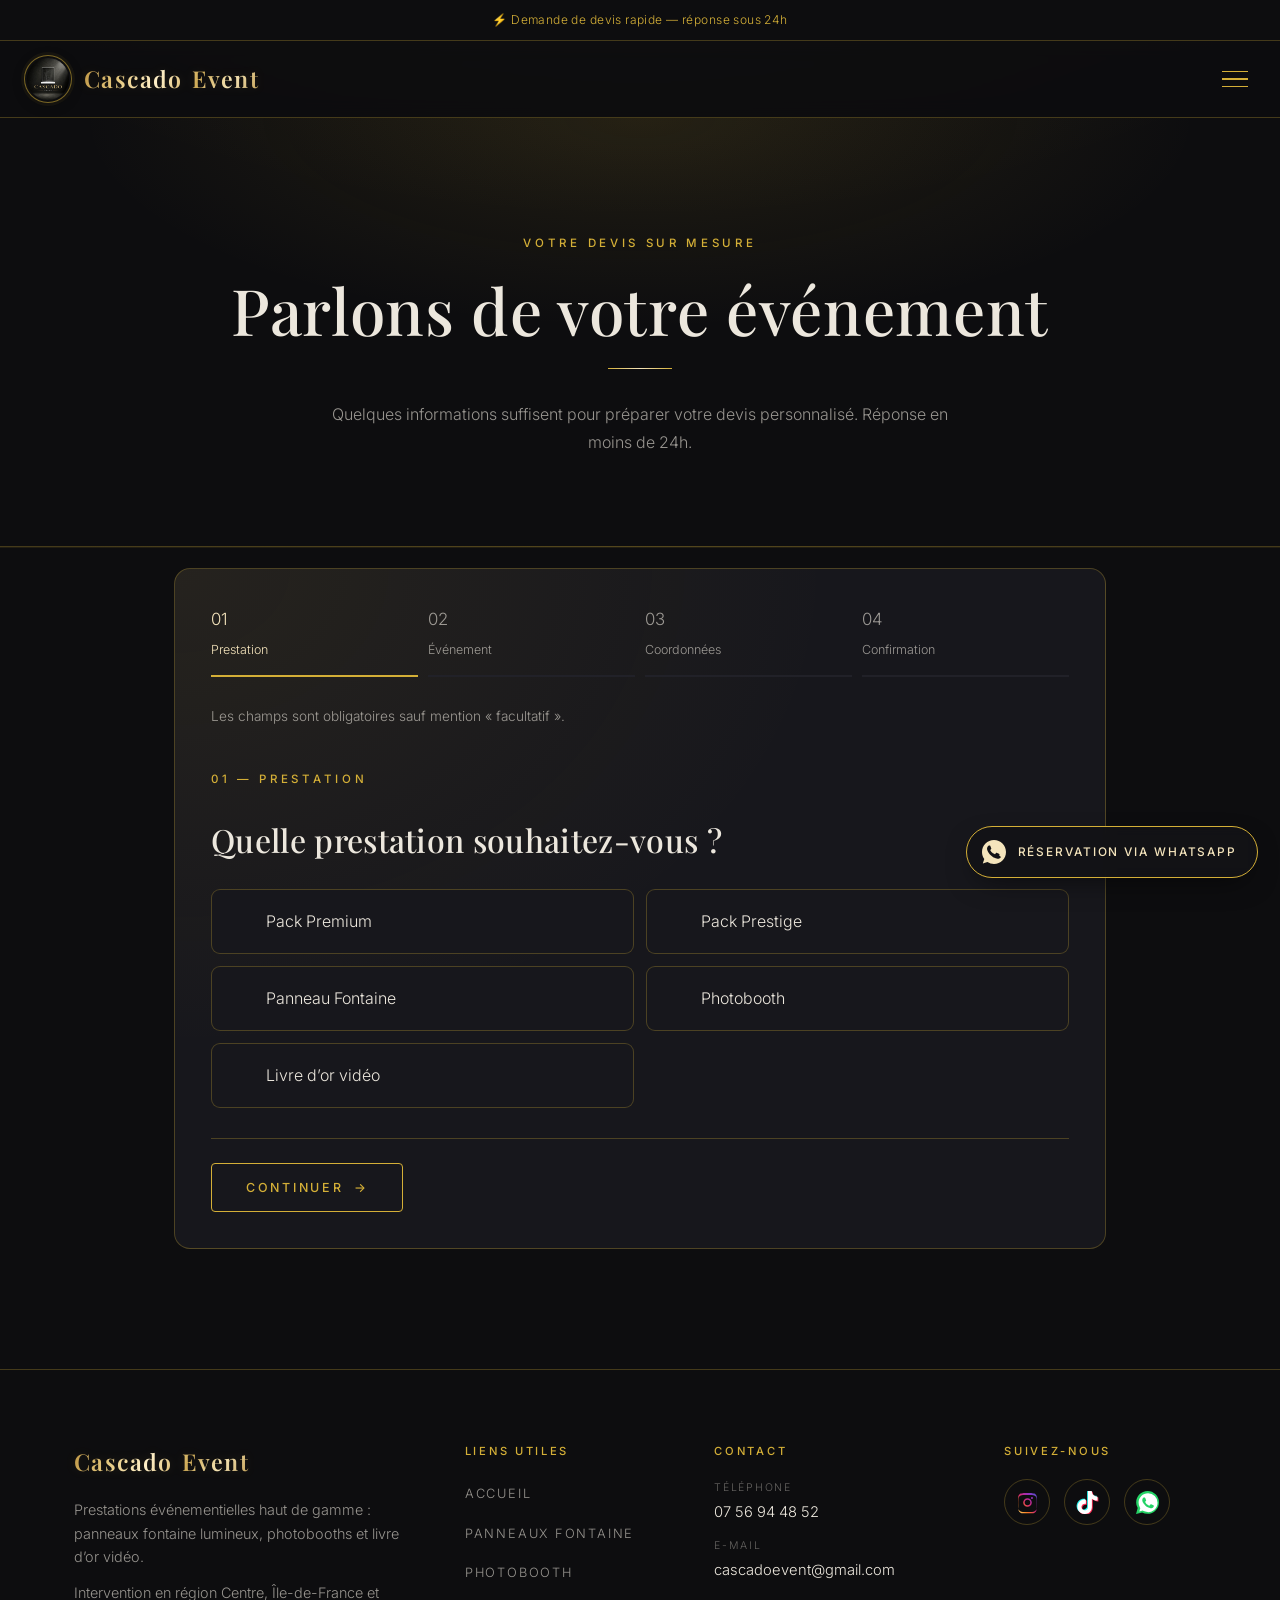
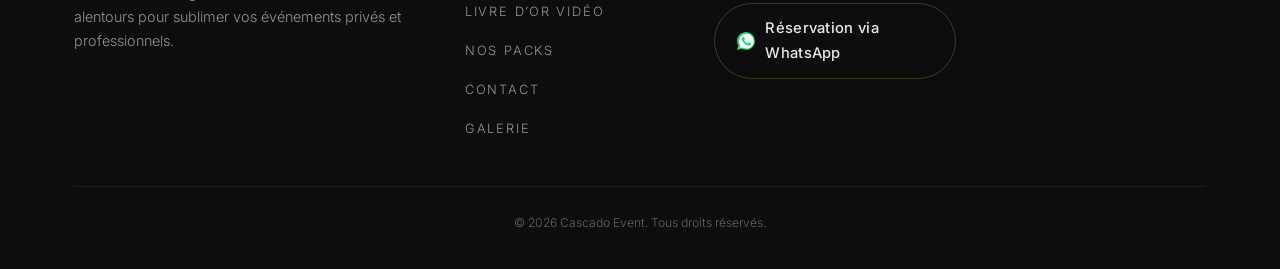
==== commit a1ce0685: "ordre" ====
--- a/contact/index.html
+++ b/contact/index.html
@@ -140,12 +140,12 @@
           <span class="footer-titre">Liens utiles</span>
           <ul>
             <li><a href="/">Accueil</a></li>
-            <li><a href="/galerie">Galerie</a></li>
             <li><a href="/panneaux">Panneaux Fontaine</a></li>
             <li><a href="/photobooth">Photobooth</a></li>
             <li><a href="/livre-or-video">Livre d’or vidéo</a></li>
             <li><a href="/packs">Nos Packs</a></li>
             <li><a href="/contact">Contact</a></li>
+            <li><a href="/galerie">Galerie</a></li>
           </ul>
         </nav>
 
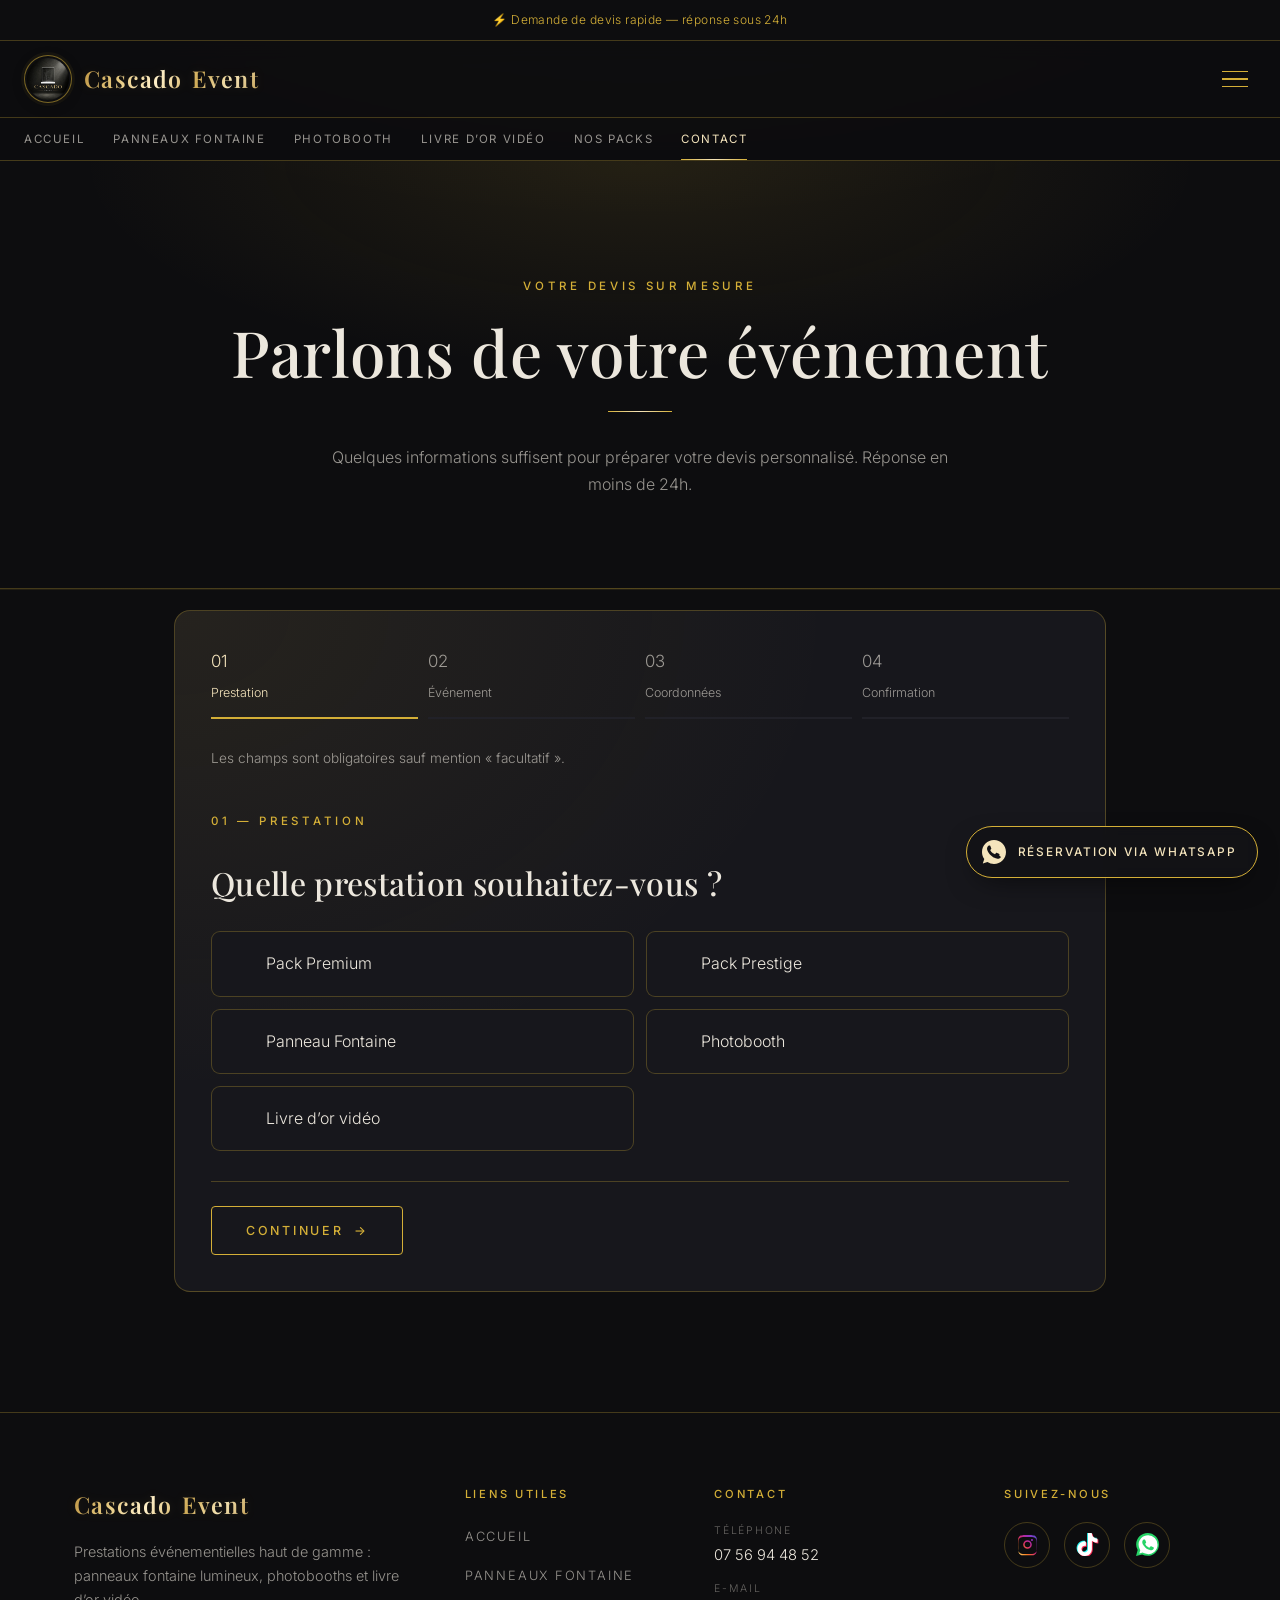
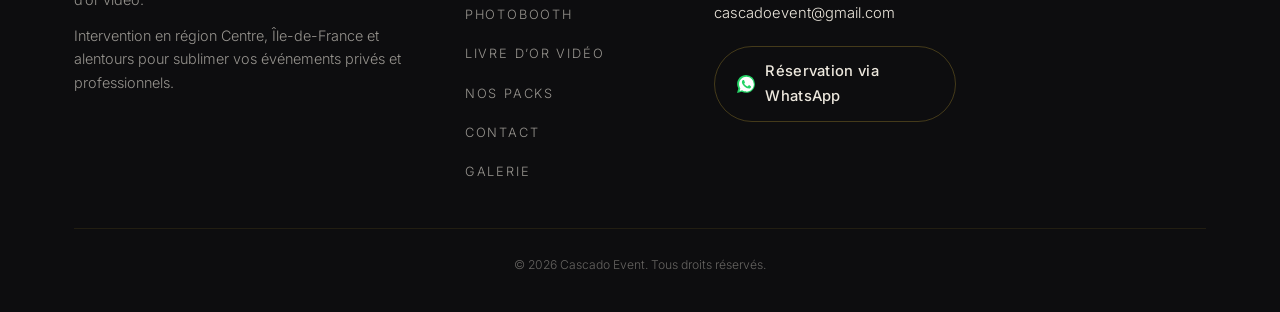
==== commit 03a5ce32: "test" ====
--- a/contact/index.html
+++ b/contact/index.html
@@ -65,6 +65,17 @@
         </ul>
       </nav>
     </div>
+
+    <nav class="sous-nav" aria-label="Navigation rapide">
+      <ul class="sous-nav-liste">
+        <li><a href="/">Accueil</a></li>
+        <li><a href="/panneaux">Panneaux Fontaine</a></li>
+        <li><a href="/photobooth">Photobooth</a></li>
+        <li><a href="/livre-or-video">Livre d’or vidéo</a></li>
+        <li><a href="/packs">Nos Packs</a></li>
+        <li><a href="/contact" class="actif" aria-current="page">Contact</a></li>
+      </ul>
+    </nav>
   </header>
 
 
--- a/style.css
+++ b/style.css
@@ -442,6 +442,69 @@
   transform: scaleX(1);
 }
 
+/* Sous-navigation mobile : bandeau d'onglets défilable au doigt (masqué sur desktop) */
+.sous-nav {
+  display: none;
+}
+
+.sous-nav-liste {
+  display: flex;
+  flex-wrap: nowrap;
+  align-items: center;
+  gap: 28px;
+  list-style: none;
+  margin: 0;
+  padding: 0 24px;
+  overflow-x: auto;
+  overscroll-behavior-x: contain;
+  -webkit-overflow-scrolling: touch;
+  scrollbar-width: none;
+  -ms-overflow-style: none;
+}
+
+.sous-nav-liste::-webkit-scrollbar {
+  display: none;
+}
+
+.sous-nav-liste li {
+  flex: 0 0 auto;
+}
+
+.sous-nav-liste a {
+  display: block;
+  white-space: nowrap;
+  position: relative;
+  padding: 12px 0 10px;
+  font-family: var(--sans);
+  font-size: 0.72rem;
+  font-weight: 400;
+  letter-spacing: 0.14em;
+  text-transform: uppercase;
+  color: var(--texte-doux);
+  transition: color var(--transition);
+}
+
+.sous-nav-liste a::after {
+  content: "";
+  position: absolute;
+  left: 0;
+  right: 0;
+  bottom: 0;
+  height: 1px;
+  background: var(--or-degrade);
+  transform: scaleX(0);
+  transform-origin: center;
+  transition: transform var(--transition);
+}
+
+.sous-nav-liste a.actif {
+  color: var(--champagne);
+}
+
+.sous-nav-liste a.actif::after {
+  transform: scaleX(1);
+}
+
 /* Bouton hamburger (mobile uniquement) */
 .menu-burger {
   display: none;
@@ -2088,6 +2151,12 @@
     display: flex;
   }
 
+  /* Sous-navigation : bandeau d'onglets défilable, sous le header */
+  .sous-nav {
+    display: block;
+    border-top: 1px solid var(--or-filet);
+  }
+
   .menu-nav {
     position: absolute;
     top: 100%;
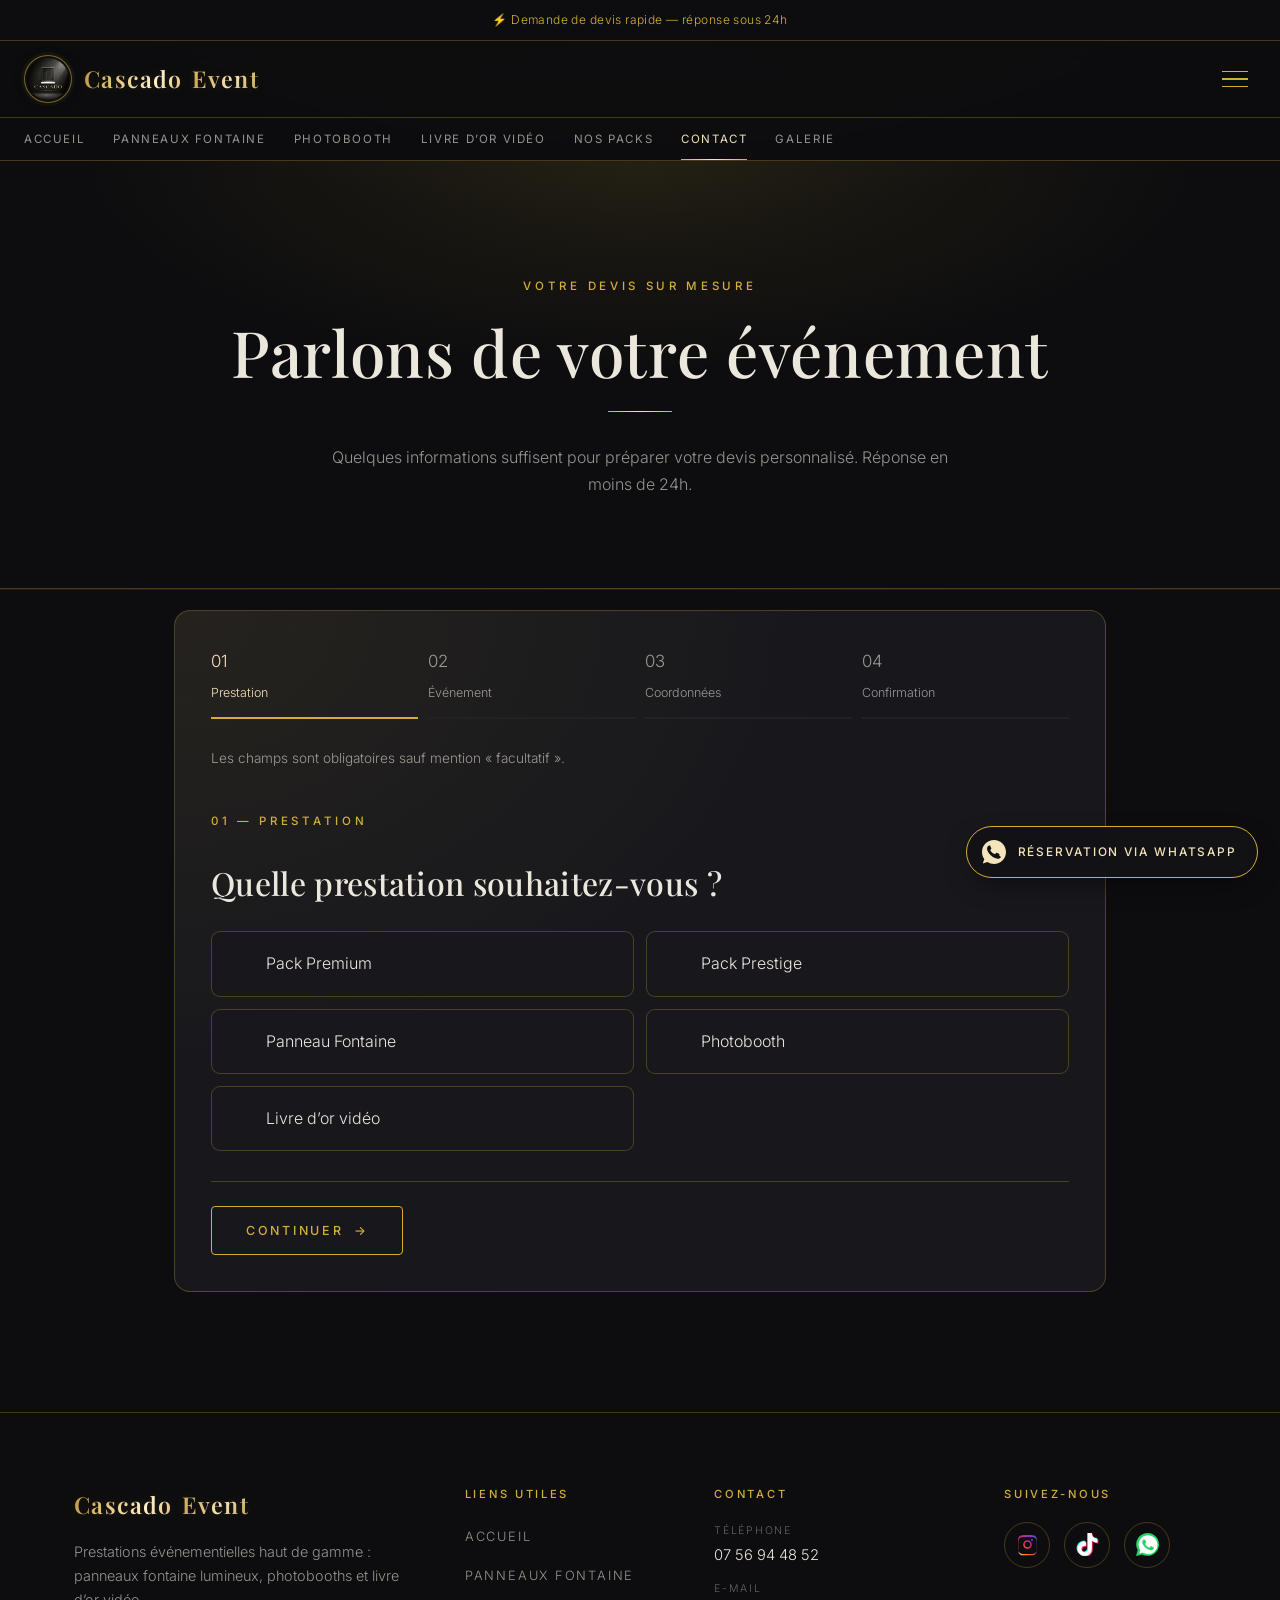
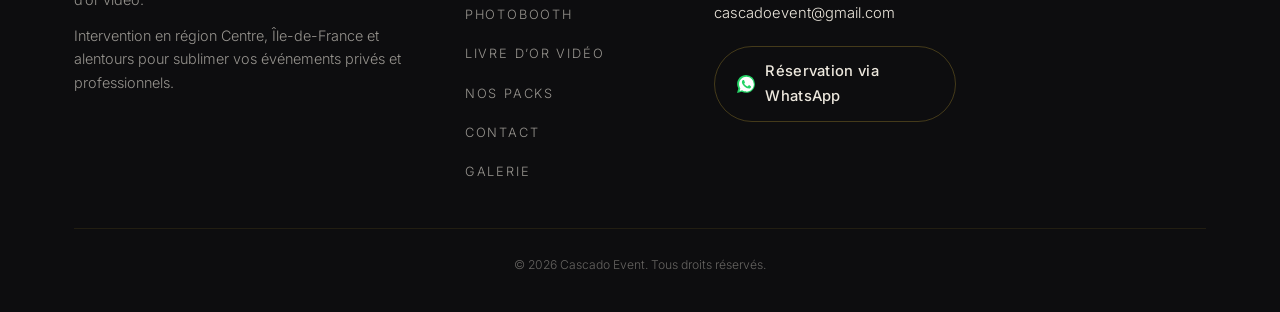
==== commit cc6996e5: "tets" ====
--- a/contact/index.html
+++ b/contact/index.html
@@ -74,6 +74,7 @@
         <li><a href="/livre-or-video">Livre d’or vidéo</a></li>
         <li><a href="/packs">Nos Packs</a></li>
         <li><a href="/contact" class="actif" aria-current="page">Contact</a></li>
+        <li><a href="/galerie">Galerie</a></li>
       </ul>
     </nav>
   </header>
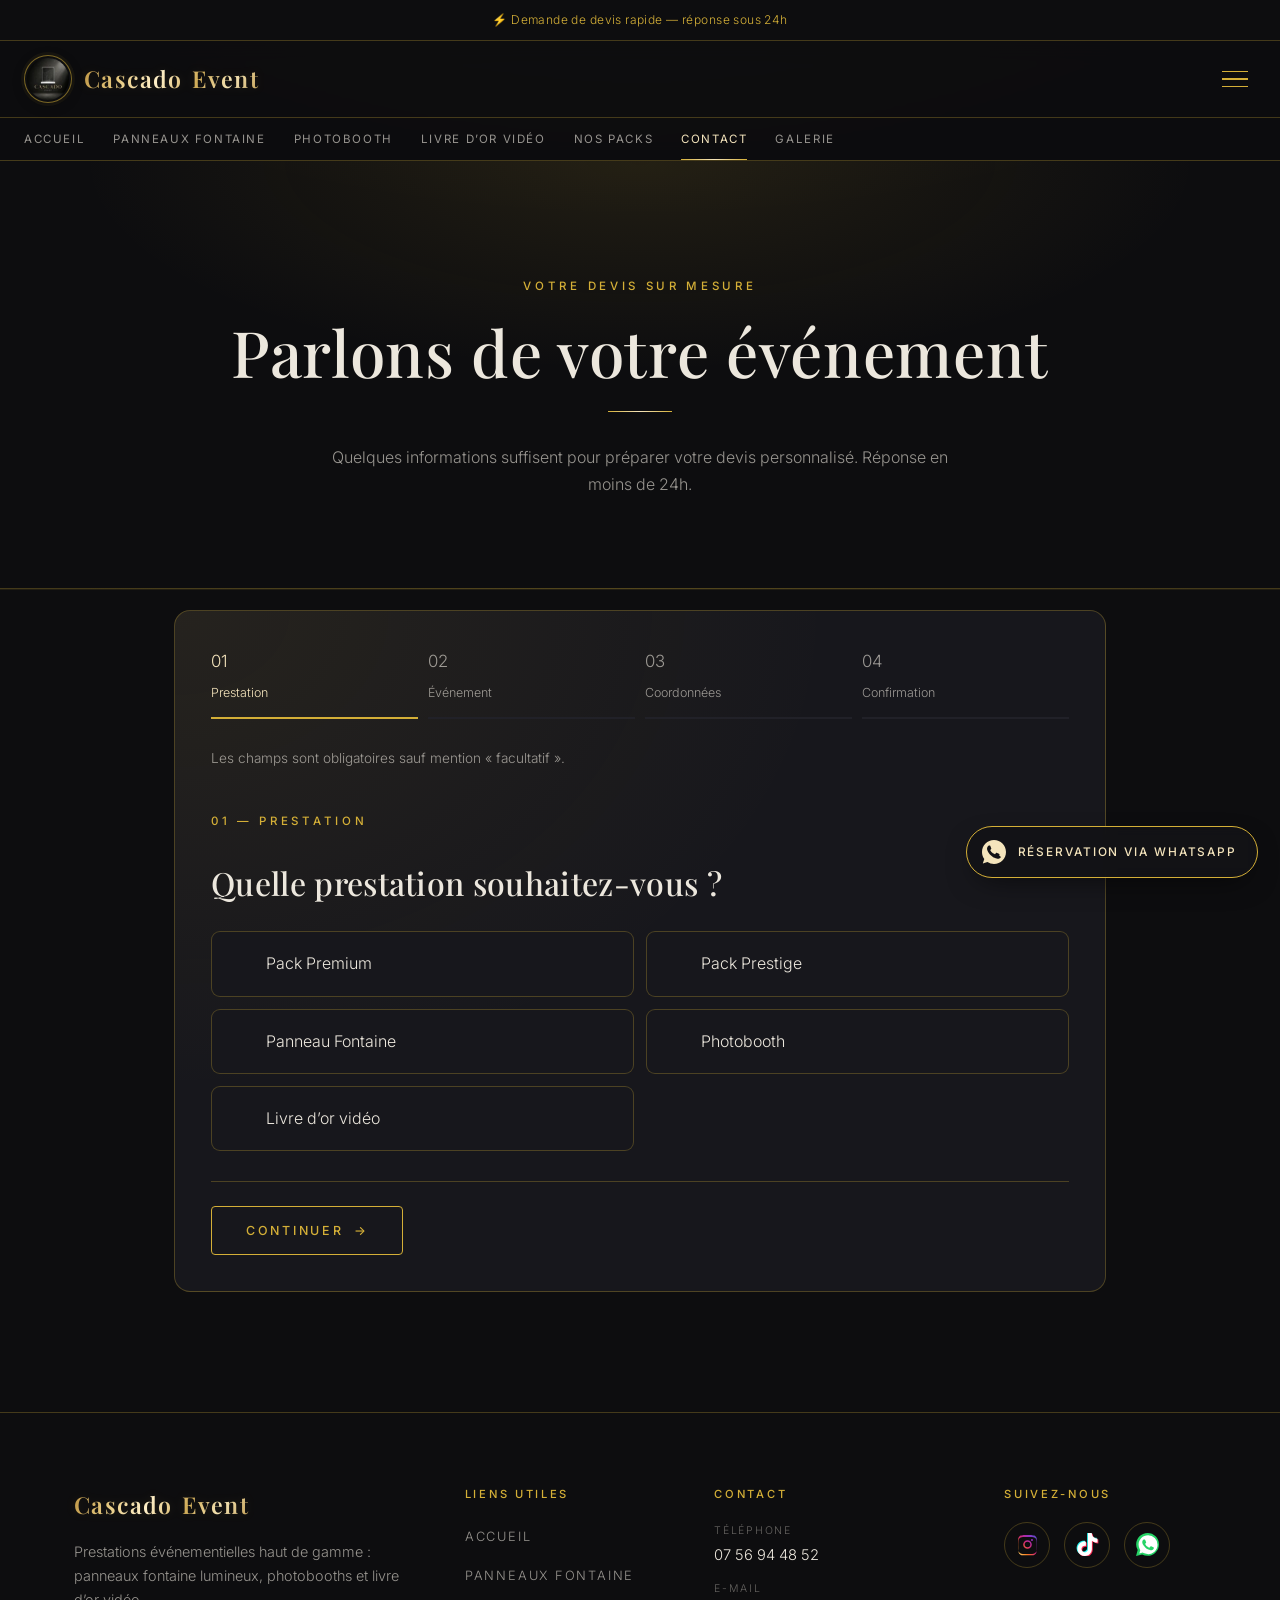
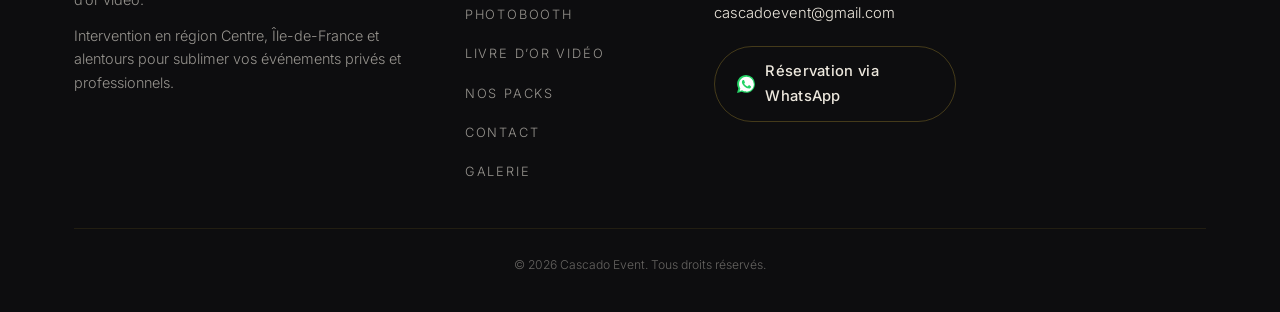
==== commit 9c20c950: "test" ====
--- a/contact/index.html
+++ b/contact/index.html
@@ -13,7 +13,12 @@
 <head>
   <meta charset="UTF-8" />
   <meta property="og:site_name" content="Cascado Event" />
+  <link rel="icon" href="/favicon.ico" sizes="any" />
   <link rel="icon" type="image/svg+xml" sizes="any" href="/images/favicon.svg" />
+  <link rel="icon" type="image/png" sizes="48x48" href="/images/favicon-48x48.png" />
+  <link rel="icon" type="image/png" sizes="96x96" href="/images/favicon-96x96.png" />
+  <link rel="icon" type="image/png" sizes="192x192" href="/images/favicon-192x192.png" />
+  <link rel="apple-touch-icon" href="/images/apple-touch-icon.png" />
   <meta name="viewport" content="width=device-width, initial-scale=1.0" />
 
   <title>Contact — Cascado Event</title>
@@ -32,6 +37,14 @@
   <noscript>
     <style>.reveal { opacity: 1 !important; transform: none !important; } .devis-envoyer { display: none !important; }</style>
   </noscript>
+  <!-- Google tag (gtag.js) -->
+  <script async src="https://www.googletagmanager.com/gtag/js?id=G-HGM8MF3BRY"></script>
+  <script>
+    window.dataLayer = window.dataLayer || [];
+    function gtag(){dataLayer.push(arguments);}
+    gtag('js', new Date());
+    gtag('config', 'G-HGM8MF3BRY');
+  </script>
 </head>
 
 <body>
@@ -49,7 +62,7 @@
 
   <header class="site-header">
     <div class="conteneur header-contenu">
-      <a href="/" class="logo"><img class="header-logo-image" src="/images/logo.jpeg" alt="" width="44" height="44" /><span><span class="texte-or">Cascado</span> Event</span></a>
+      <a href="/" class="logo"><picture><source srcset="/images/logo-header.webp" type="image/webp" /><img class="header-logo-image" src="/images/logo-header.jpg" alt="" width="44" height="44" /></picture><span><span class="texte-or">Cascado</span> Event</span></a>
       <button class="menu-burger" id="menu-burger" aria-label="Ouvrir le menu" aria-expanded="false" aria-controls="menu-nav">
         <span></span><span></span><span></span>
       </button>
--- a/style.css
+++ b/style.css
@@ -314,6 +314,13 @@
   box-shadow: 0 0 0 3px rgba(212, 175, 55, 0.05), 0 3px 12px rgba(0, 0, 0, 0.25);
 }
 
+/* Le <picture> qui enveloppe le logo (WebP + repli JPEG) ne doit pas
+   se comporter différemment de l'ancien <img> seul dans le flex du header. */
+.site-header .logo picture {
+  display: block;
+  flex-shrink: 0;
+}
+
 @media (max-width: 720px) {
   .site-header .logo {
     gap: 10px;
